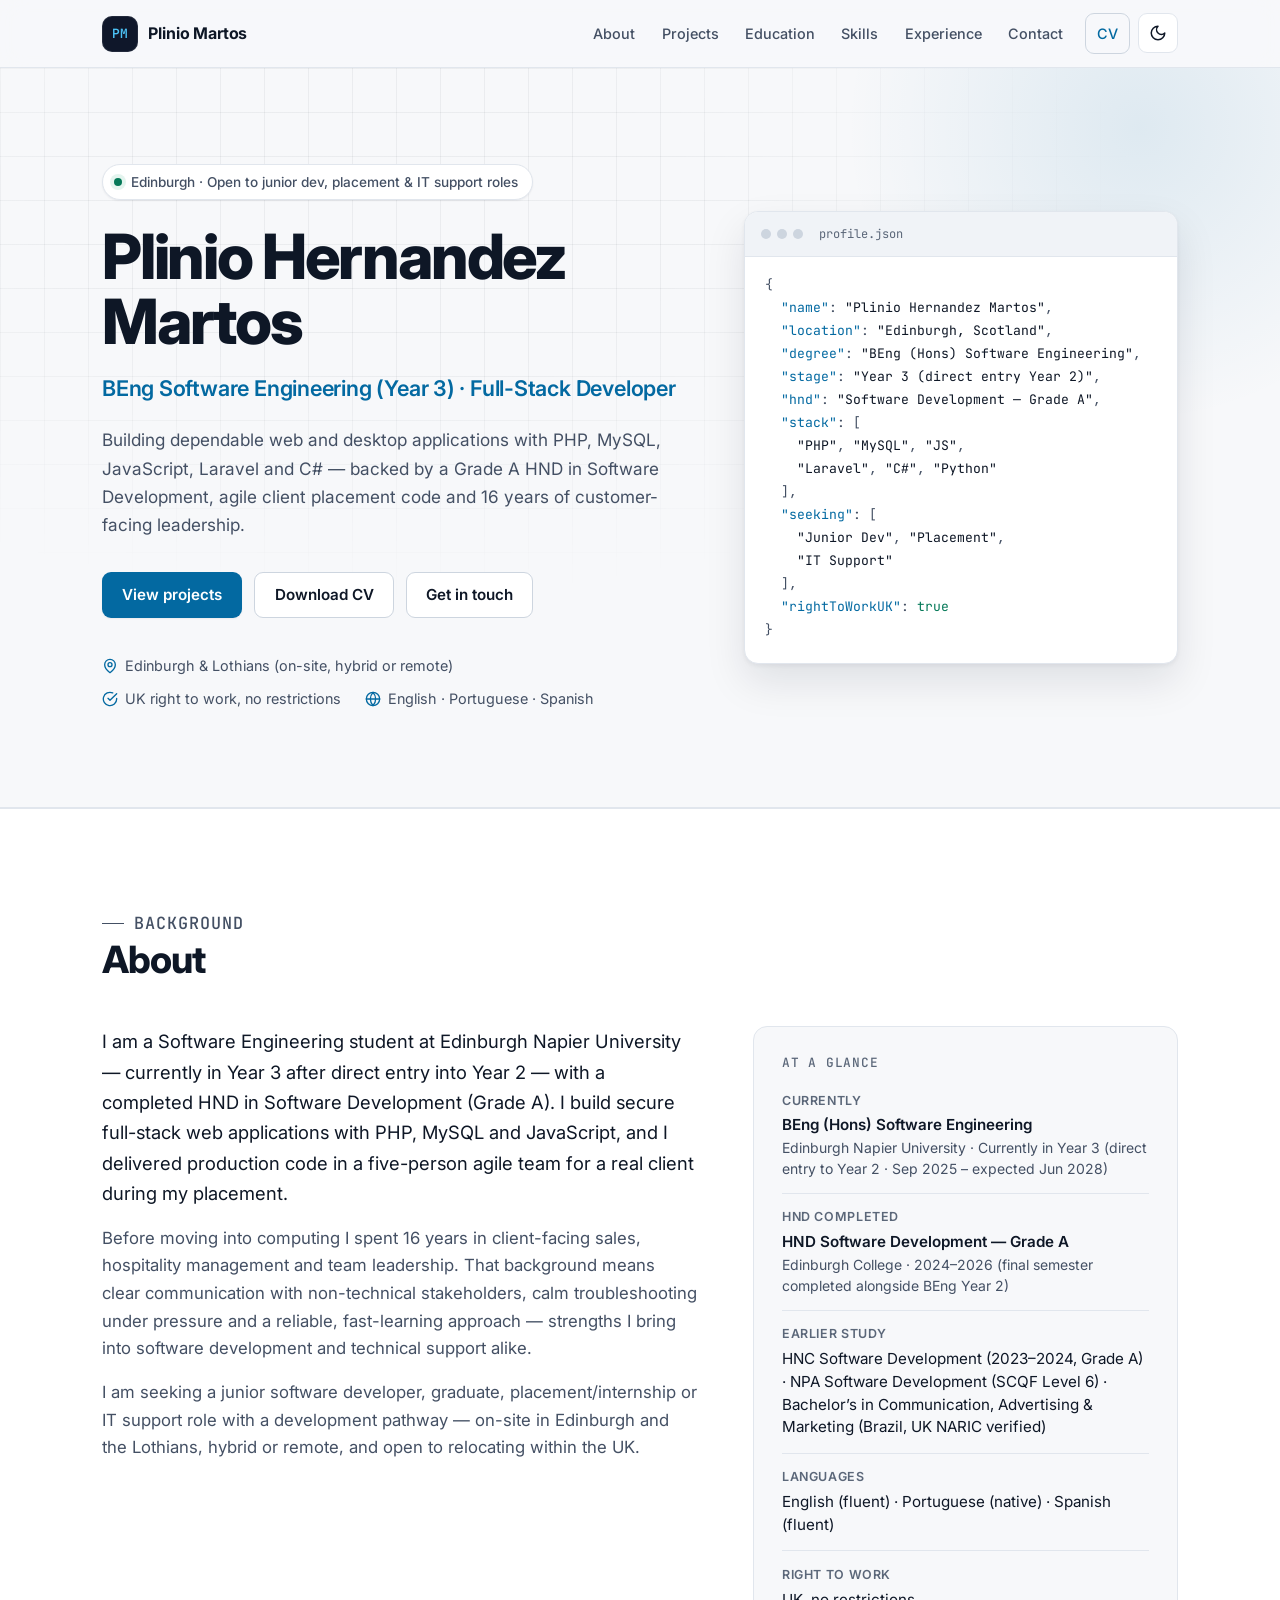
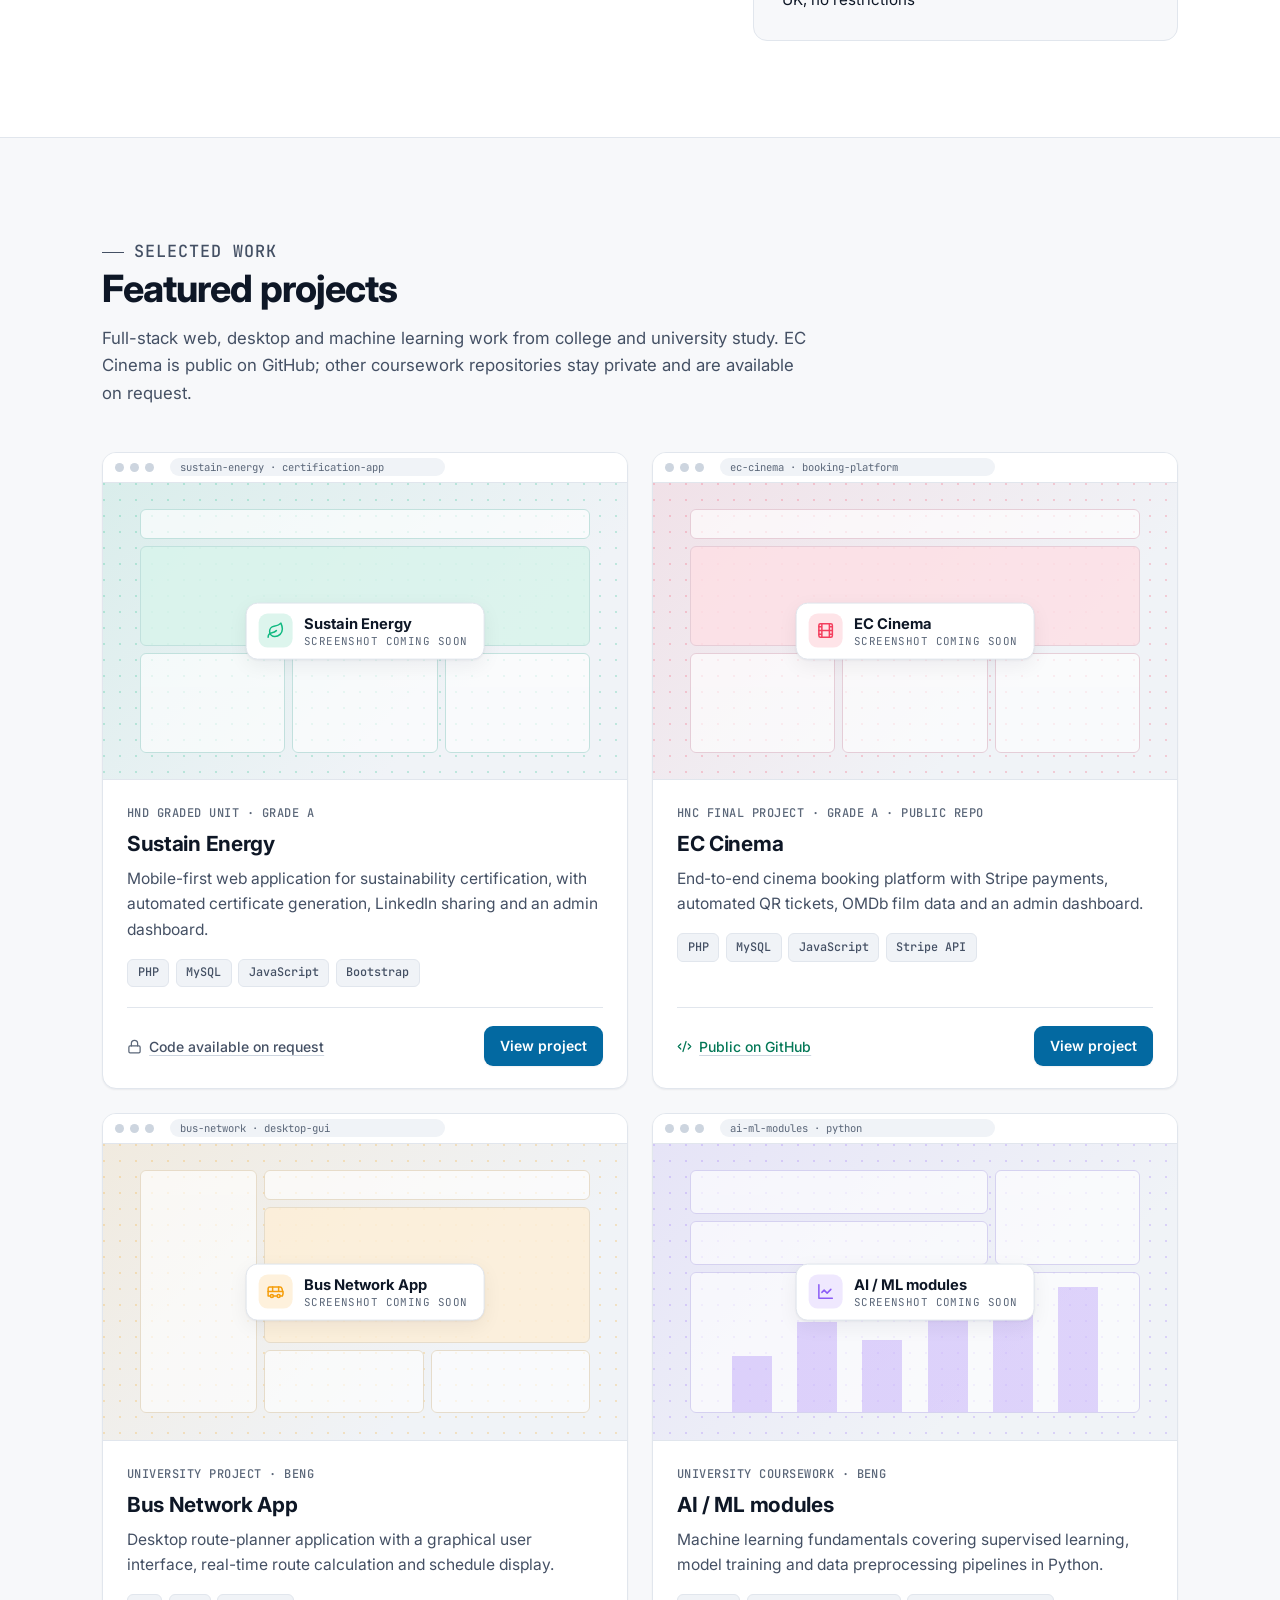
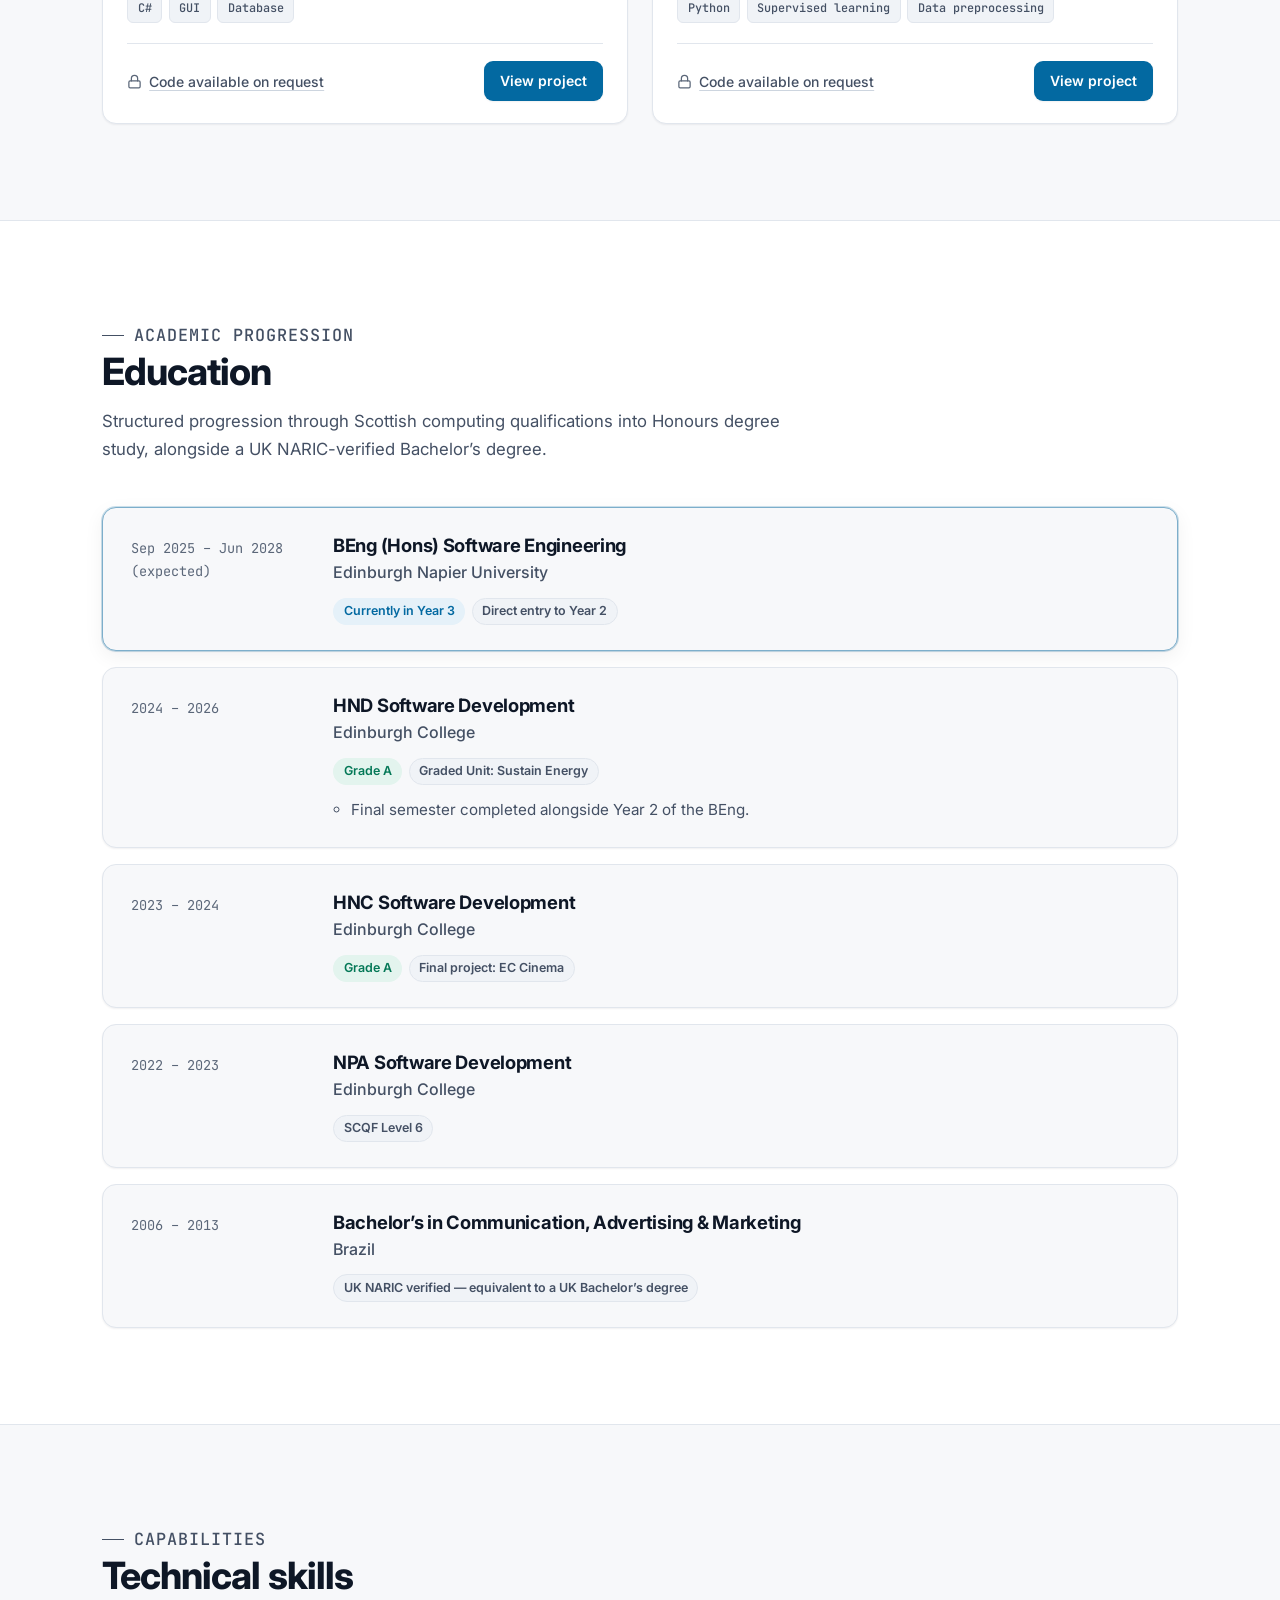
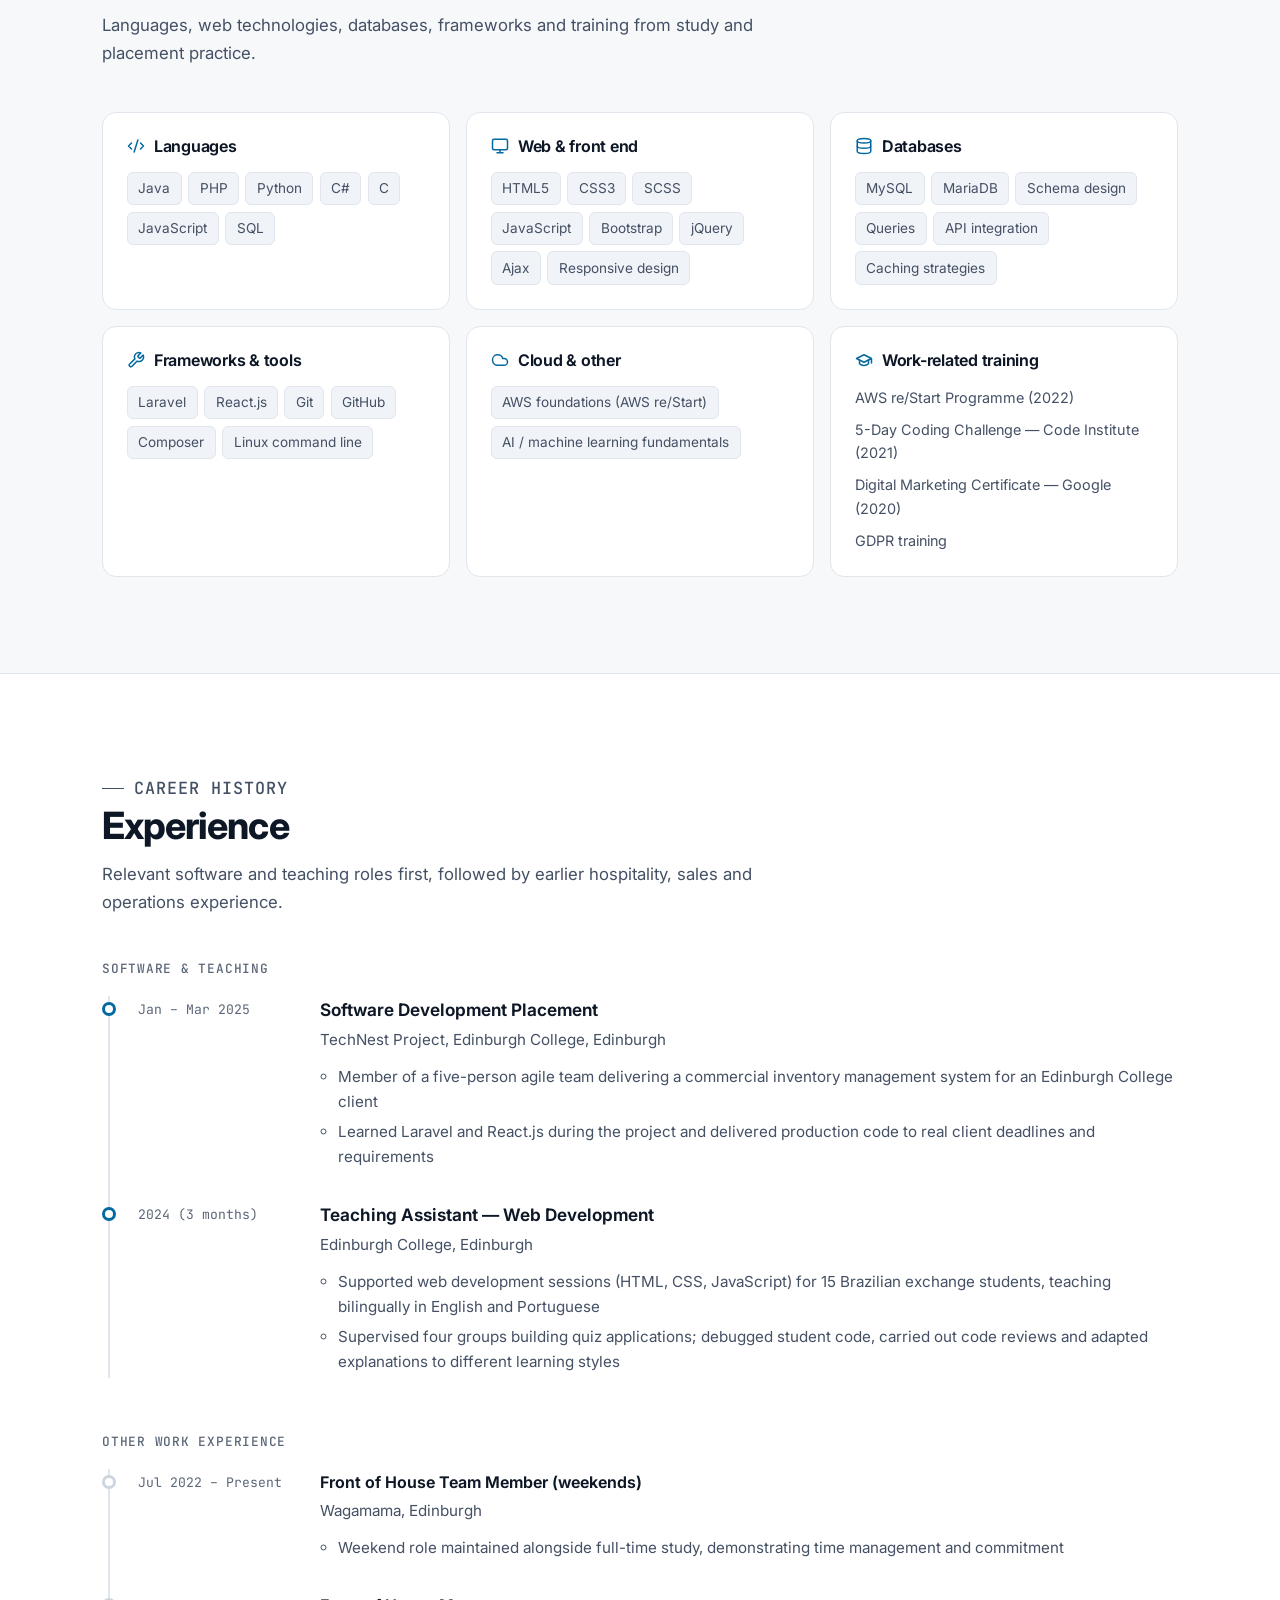
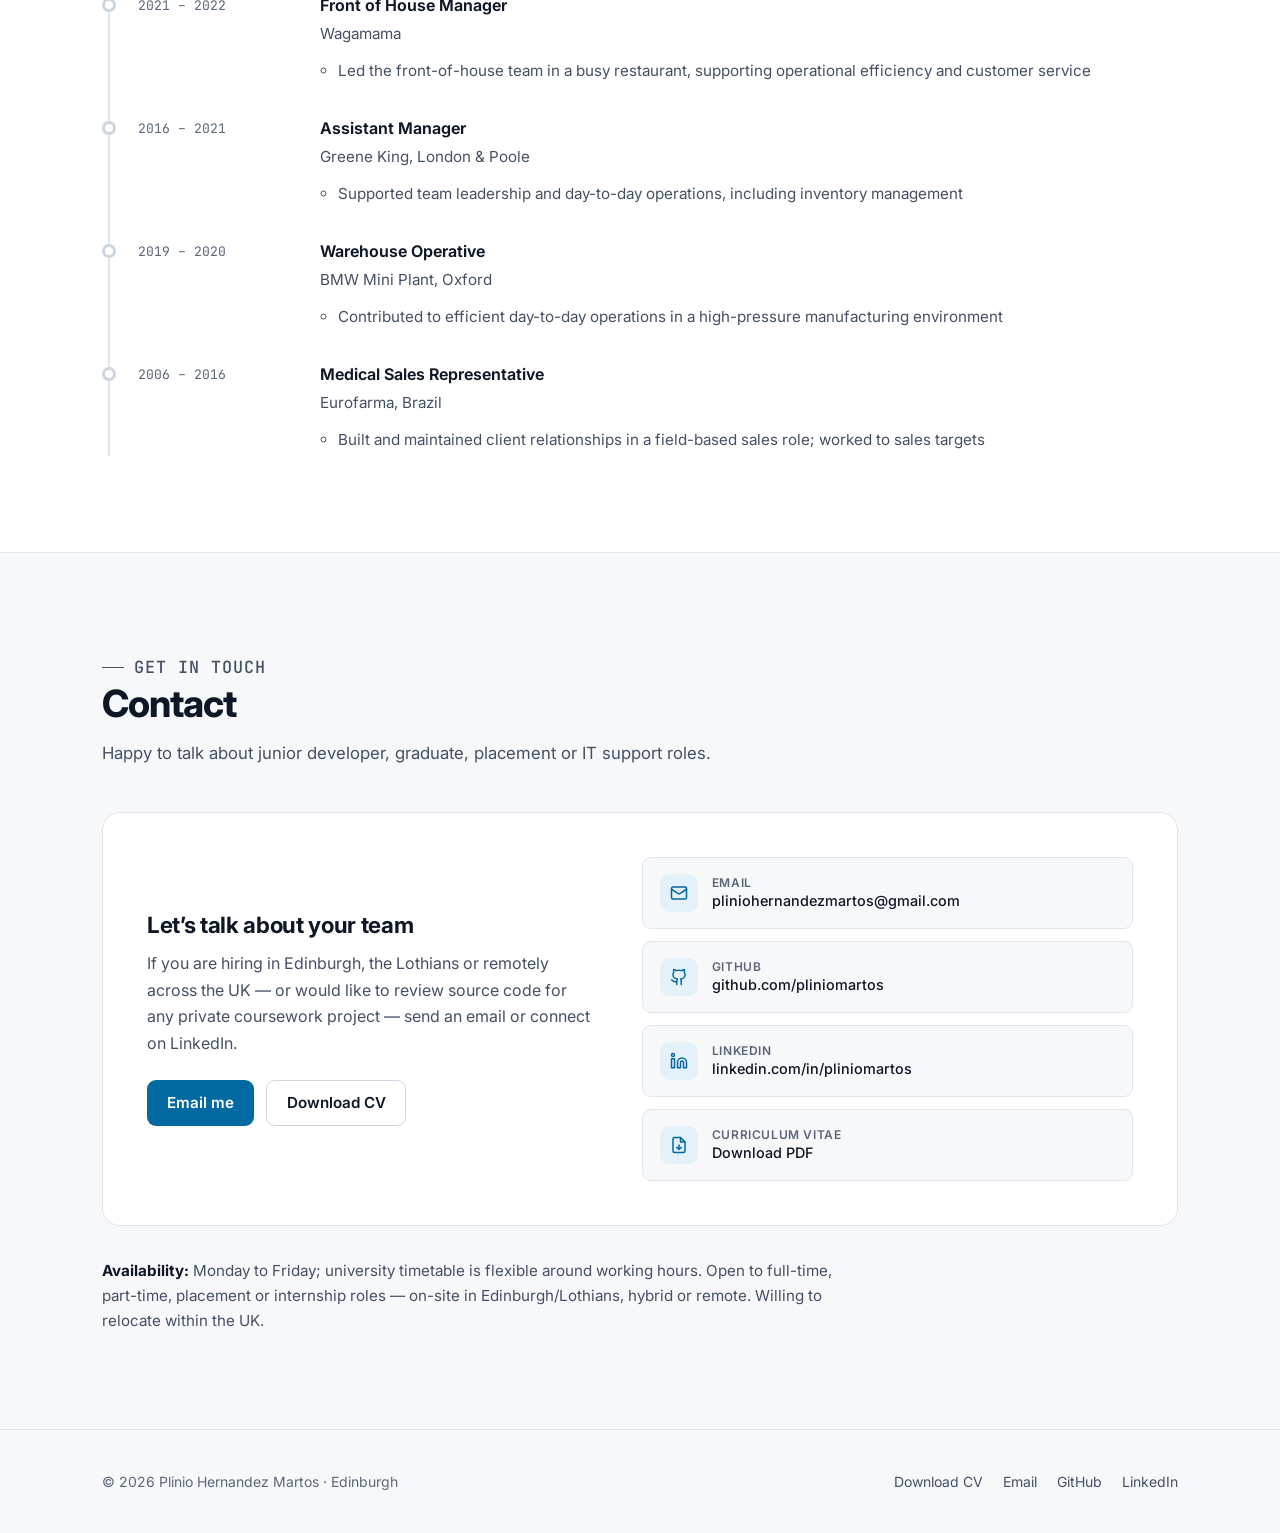
==== index.html @ 2426c2cb "Portfolio website for pliniomartos.dev" ====
<!DOCTYPE html>
<html lang="en-GB">
<head>
  <meta charset="utf-8">
  <meta name="viewport" content="width=device-width, initial-scale=1">
  <title>Plinio Hernandez Martos — Software Engineering Student · Edinburgh</title>
  <meta name="description" content="Portfolio of Plinio Hernandez Martos — BEng Software Engineering student (Year 3) at Edinburgh Napier University and HND Software Development (Grade A) graduate. Open to junior developer, placement and IT support roles in Edinburgh.">
  <meta name="author" content="Plinio Hernandez Martos">
  <meta name="theme-color" media="(prefers-color-scheme: light)" content="#f7f8fa">
  <meta name="theme-color" media="(prefers-color-scheme: dark)" content="#0a0f1a">
  <link rel="canonical" href="https://pliniomartos.dev/">
  <meta property="og:type" content="website">
  <meta property="og:url" content="https://pliniomartos.dev/">
  <meta property="og:title" content="Plinio Hernandez Martos — Software Engineering Student · Edinburgh">
  <meta property="og:description" content="Full-stack projects, agile placement experience and computing qualifications in Edinburgh. Open to junior developer, placement and IT support roles.">
  <meta property="og:locale" content="en_GB">
  <meta name="twitter:card" content="summary">
  <meta name="twitter:title" content="Plinio Hernandez Martos — Software Engineering Student · Edinburgh">
  <meta name="twitter:description" content="Full-stack projects, agile placement experience and computing qualifications in Edinburgh.">
  <link rel="icon" href="assets/favicon.svg" type="image/svg+xml">
  <link rel="preconnect" href="https://fonts.googleapis.com">
  <link rel="preconnect" href="https://fonts.gstatic.com" crossorigin>
  <link href="https://fonts.googleapis.com/css2?family=Inter:wght@400;500;600;700;800&family=JetBrains+Mono:wght@500&display=swap" rel="stylesheet">
  <script>
    (function () {
      document.documentElement.classList.add("js");
      try {
        var t = localStorage.getItem("theme");
        if (t === "light" || t === "dark") {
          document.documentElement.setAttribute("data-theme", t);
        }
      } catch (e) {}
    })();
  </script>
  <link rel="stylesheet" href="css/styles.css">
  <script type="application/ld+json">
    {
      "@context": "https://schema.org",
      "@type": "Person",
      "name": "Plinio Hernandez Martos",
      "url": "https://pliniomartos.dev/",
      "email": "mailto:pliniohernandezmartos@gmail.com",
      "jobTitle": "Software Engineering Student",
      "address": {
        "@type": "PostalAddress",
        "addressLocality": "Edinburgh",
        "addressCountry": "GB"
      },
      "affiliation": {
        "@type": "CollegeOrUniversity",
        "name": "Edinburgh Napier University"
      },
      "alumniOf": {
        "@type": "CollegeOrUniversity",
        "name": "Edinburgh College"
      },
      "sameAs": [
        "https://github.com/pliniomartos",
        "https://linkedin.com/in/pliniomartos"
      ]
    }
  </script>
</head>
<body>
  <a class="skip-link" href="#main">Skip to content</a>

  <header class="site-header">
    <div class="container header-inner">
      <a class="logo" href="index.html" aria-label="Plinio Martos home">
        <span class="logo-mark" aria-hidden="true">PM</span>
        <span>Plinio Martos</span>
      </a>
      <div class="header-actions">
        <nav class="nav" id="site-nav" aria-label="Primary">
          <a href="#about">About</a>
          <a href="#projects">Projects</a>
          <a href="#education">Education</a>
          <a href="#skills">Skills</a>
          <a href="#experience">Experience</a>
          <a href="#contact">Contact</a>
          <a class="nav-cv" href="assets/Plinio_Hernandez_Martos_CV.pdf" download>CV</a>
        </nav>
        <button class="icon-btn theme-toggle" type="button" aria-label="Switch colour theme">
          <svg class="icon-sun" width="18" height="18" viewBox="0 0 24 24" fill="none" stroke="currentColor" stroke-width="2" stroke-linecap="round" stroke-linejoin="round" aria-hidden="true">
            <circle cx="12" cy="12" r="4"/>
            <path d="M12 2v2M12 20v2M4.93 4.93l1.41 1.41M17.66 17.66l1.41 1.41M2 12h2M20 12h2M6.34 17.66l-1.41 1.41M19.07 4.93l-1.41 1.41"/>
          </svg>
          <svg class="icon-moon" width="18" height="18" viewBox="0 0 24 24" fill="none" stroke="currentColor" stroke-width="2" stroke-linecap="round" stroke-linejoin="round" aria-hidden="true">
            <path d="M12 3a6 6 0 0 0 9 9 9 9 0 1 1-9-9Z"/>
          </svg>
        </button>
        <button class="icon-btn nav-toggle" type="button" aria-expanded="false" aria-controls="site-nav" aria-label="Open menu">
          <svg class="icon-open" width="20" height="20" viewBox="0 0 24 24" fill="none" stroke="currentColor" stroke-width="2" stroke-linecap="round" aria-hidden="true">
            <path d="M4 7h16M4 12h16M4 17h16"/>
          </svg>
          <svg class="icon-close" width="20" height="20" viewBox="0 0 24 24" fill="none" stroke="currentColor" stroke-width="2" stroke-linecap="round" aria-hidden="true">
            <path d="M6 6l12 12M18 6l-12 12"/>
          </svg>
        </button>
      </div>
    </div>
  </header>

  <main id="main">
    <section class="hero">
      <div class="container hero-grid">
        <div>
          <p class="status-pill">
            <span class="status-dot" aria-hidden="true"></span>
            Edinburgh · Open to junior dev, placement &amp; IT support roles
          </p>
          <h1>Plinio Hernandez Martos</h1>
          <p class="hero-role">BEng Software Engineering (Year 3) · Full-Stack Developer</p>
          <p class="hero-lead">
            Building dependable web and desktop applications with PHP, MySQL, JavaScript, Laravel and C# —
            backed by a Grade&nbsp;A HND in Software Development, agile client placement code and 16 years of
            customer-facing leadership.
          </p>
          <div class="hero-actions">
            <a class="btn btn-primary" href="#projects">View projects</a>
            <a class="btn btn-secondary" href="assets/Plinio_Hernandez_Martos_CV.pdf" download>Download CV</a>
            <a class="btn btn-secondary" href="#contact">Get in touch</a>
          </div>
          <ul class="hero-facts" aria-label="Key details">
            <li>
              <svg width="16" height="16" viewBox="0 0 24 24" fill="none" stroke="currentColor" stroke-width="2" stroke-linecap="round" stroke-linejoin="round" aria-hidden="true">
                <path d="M20 10c0 6-8 12-8 12s-8-6-8-12a8 8 0 0 1 16 0Z"/>
                <circle cx="12" cy="10" r="3"/>
              </svg>
              Edinburgh &amp; Lothians (on-site, hybrid or remote)
            </li>
            <li>
              <svg width="16" height="16" viewBox="0 0 24 24" fill="none" stroke="currentColor" stroke-width="2" stroke-linecap="round" stroke-linejoin="round" aria-hidden="true">
                <path d="M22 11.08V12a10 10 0 1 1-5.93-9.14"/>
                <path d="m9 11 3 3L22 4"/>
              </svg>
              UK right to work, no restrictions
            </li>
            <li>
              <svg width="16" height="16" viewBox="0 0 24 24" fill="none" stroke="currentColor" stroke-width="2" stroke-linecap="round" stroke-linejoin="round" aria-hidden="true">
                <circle cx="12" cy="12" r="10"/>
                <path d="M2 12h20M12 2a15.3 15.3 0 0 1 4 10 15.3 15.3 0 0 1-4 10 15.3 15.3 0 0 1-4-10 15.3 15.3 0 0 1 4-10Z"/>
              </svg>
              English · Portuguese · Spanish
            </li>
          </ul>
        </div>

        <figure class="profile-card" aria-label="Candidate summary">
          <div class="profile-card-bar" aria-hidden="true">
            <span class="dot"></span>
            <span class="dot"></span>
            <span class="dot"></span>
            <span class="file">profile.json</span>
          </div>
          <pre><code>{
  <span class="k">"name"</span>: <span class="s">"Plinio Hernandez Martos"</span>,
  <span class="k">"location"</span>: <span class="s">"Edinburgh, Scotland"</span>,
  <span class="k">"degree"</span>: <span class="s">"BEng (Hons) Software Engineering"</span>,
  <span class="k">"stage"</span>: <span class="s">"Year 3 (direct entry Year 2)"</span>,
  <span class="k">"hnd"</span>: <span class="s">"Software Development — Grade A"</span>,
  <span class="k">"stack"</span>: [
    <span class="s">"PHP"</span>, <span class="s">"MySQL"</span>, <span class="s">"JS"</span>,
    <span class="s">"Laravel"</span>, <span class="s">"C#"</span>, <span class="s">"Python"</span>
  ],
  <span class="k">"seeking"</span>: [
    <span class="s">"Junior Dev"</span>, <span class="s">"Placement"</span>,
    <span class="s">"IT Support"</span>
  ],
  <span class="k">"rightToWorkUK"</span>: <span class="b">true</span>
}</code></pre>
        </figure>
      </div>
    </section>

    <section class="section section-alt" id="about" aria-labelledby="about-heading">
      <div class="container">
        <div class="section-header">
          <p class="eyebrow">Background</p>
          <h2 id="about-heading">About</h2>
        </div>
        <div class="about-grid">
          <div class="about-text">
            <p>
              I am a Software Engineering student at Edinburgh Napier University — currently in Year&nbsp;3 after
              direct entry into Year&nbsp;2 — with a completed HND in Software Development (Grade&nbsp;A).
              I build secure full-stack web applications with PHP, MySQL and JavaScript, and I delivered
              production code in a five-person agile team for a real client during my placement.
            </p>
            <p>
              Before moving into computing I spent 16 years in client-facing sales, hospitality management and
              team leadership. That background means clear communication with non-technical stakeholders, calm
              troubleshooting under pressure and a reliable, fast-learning approach — strengths I bring into
              software development and technical support alike.
            </p>
            <p>
              I am seeking a junior software developer, graduate, placement/internship or IT support role with
              a development pathway — on-site in Edinburgh and the Lothians, hybrid or remote, and open to
              relocating within the UK.
            </p>
          </div>
          <aside class="about-card" aria-label="At a glance">
            <h3>At a glance</h3>
            <dl>
              <div>
                <dt>Currently</dt>
                <dd>
                  <strong>BEng (Hons) Software Engineering</strong>
                  <span class="sub">Edinburgh Napier University · Currently in Year&nbsp;3 (direct entry to Year&nbsp;2 · Sep&nbsp;2025 – expected Jun&nbsp;2028)</span>
                </dd>
              </div>
              <div>
                <dt>HND Completed</dt>
                <dd>
                  <strong>HND Software Development — Grade&nbsp;A</strong>
                  <span class="sub">Edinburgh College · 2024–2026 (final semester completed alongside BEng Year&nbsp;2)</span>
                </dd>
              </div>
              <div>
                <dt>Earlier study</dt>
                <dd>
                  HNC Software Development (2023–2024, Grade&nbsp;A) · NPA Software Development (SCQF Level&nbsp;6) · Bachelor’s in Communication, Advertising &amp; Marketing (Brazil, UK NARIC verified)
                </dd>
              </div>
              <div>
                <dt>Languages</dt>
                <dd>English (fluent) · Portuguese (native) · Spanish (fluent)</dd>
              </div>
              <div>
                <dt>Right to work</dt>
                <dd>UK, no restrictions</dd>
              </div>
            </dl>
          </aside>
        </div>
      </div>
    </section>

    <section class="section" id="projects" aria-labelledby="projects-heading">
      <div class="container">
        <div class="section-header">
          <p class="eyebrow">Selected work</p>
          <h2 id="projects-heading">Featured projects</h2>
          <p>
            Full-stack web, desktop and machine learning work from college and university study.
            EC Cinema is public on GitHub; other coursework repositories stay private and are available on request.
          </p>
        </div>
        <div class="projects-grid">

          <article class="project-card">
            <div class="shot shot--energy" role="img" aria-label="Sustain Energy web application preview — screenshot coming soon">
              <div class="shot-bar" aria-hidden="true">
                <span class="dot"></span><span class="dot"></span><span class="dot"></span>
                <span class="shot-url">sustain-energy · certification-app</span>
              </div>
              <div class="shot-body" aria-hidden="true">
                <div class="shot-wire"><i></i><i></i><i></i><i></i><i></i></div>
                <div class="shot-label">
                  <span class="shot-icon">
                    <svg width="18" height="18" viewBox="0 0 24 24" fill="none" stroke="currentColor" stroke-width="2" stroke-linecap="round" stroke-linejoin="round">
                      <path d="M11 20A7 7 0 0 1 9.8 6.1C15.5 5 17 4.48 19 2c1 2 2 4.18 2 8 0 5.5-4.78 10-10 10Z"/>
                      <path d="M2 21c0-3 1.85-5.36 5.08-6C9.5 14.52 12 13 13 12"/>
                    </svg>
                  </span>
                  <span class="shot-text">
                    <span class="shot-name">Sustain Energy</span>
                    <span class="shot-note">Screenshot coming soon</span>
                  </span>
                </div>
              </div>
            </div>
            <div class="project-body">
              <p class="project-meta">HND Graded Unit · Grade A</p>
              <h3><a href="projects/sustain-energy.html">Sustain Energy</a></h3>
              <p>Mobile-first web application for sustainability certification, with automated certificate generation, LinkedIn sharing and an admin dashboard.</p>
              <ul class="tags" aria-label="Tech stack">
                <li>PHP</li>
                <li>MySQL</li>
                <li>JavaScript</li>
                <li>Bootstrap</li>
              </ul>
              <div class="project-footer">
                <p class="code-status">
                  <svg width="15" height="15" viewBox="0 0 24 24" fill="none" stroke="currentColor" stroke-width="2" stroke-linecap="round" stroke-linejoin="round" aria-hidden="true">
                    <rect width="18" height="11" x="3" y="11" rx="2" ry="2"/>
                    <path d="M7 11V7a5 5 0 0 1 10 0v4"/>
                  </svg>
                  <a href="mailto:pliniohernandezmartos@gmail.com?subject=Code%20request%3A%20Sustain%20Energy">Code available on request</a>
                </p>
                <a class="btn btn-primary btn-sm" href="projects/sustain-energy.html">View project</a>
              </div>
            </div>
          </article>

          <article class="project-card">
            <div class="shot shot--cinema" role="img" aria-label="EC Cinema booking platform preview — screenshot coming soon">
              <div class="shot-bar" aria-hidden="true">
                <span class="dot"></span><span class="dot"></span><span class="dot"></span>
                <span class="shot-url">ec-cinema · booking-platform</span>
              </div>
              <div class="shot-body" aria-hidden="true">
                <div class="shot-wire"><i></i><i></i><i></i><i></i><i></i></div>
                <div class="shot-label">
                  <span class="shot-icon">
                    <svg width="18" height="18" viewBox="0 0 24 24" fill="none" stroke="currentColor" stroke-width="2" stroke-linecap="round" stroke-linejoin="round">
                      <rect width="18" height="18" x="3" y="3" rx="2"/>
                      <path d="M7 3v18M17 3v18M3 12h18M3 7h4M3 17h4M17 7h4M17 17h4"/>
                    </svg>
                  </span>
                  <span class="shot-text">
                    <span class="shot-name">EC Cinema</span>
                    <span class="shot-note">Screenshot coming soon</span>
                  </span>
                </div>
              </div>
            </div>
            <div class="project-body">
              <p class="project-meta">HNC final project · Grade A · Public repo</p>
              <h3><a href="projects/ec-cinema.html">EC Cinema</a></h3>
              <p>End-to-end cinema booking platform with Stripe payments, automated QR tickets, OMDb film data and an admin dashboard.</p>
              <ul class="tags" aria-label="Tech stack">
                <li>PHP</li>
                <li>MySQL</li>
                <li>JavaScript</li>
                <li>Stripe API</li>
              </ul>
              <div class="project-footer">
                <p class="code-status is-public">
                  <svg width="15" height="15" viewBox="0 0 24 24" fill="none" stroke="currentColor" stroke-width="2" stroke-linecap="round" stroke-linejoin="round" aria-hidden="true">
                    <path d="m18 16 4-4-4-4"/>
                    <path d="m6 8-4 4 4 4"/>
                    <path d="m14.5 4-5 16"/>
                  </svg>
                  <a href="https://github.com/pliniomartos/cinema-hnc" rel="noopener noreferrer" target="_blank">Public on GitHub</a>
                </p>
                <a class="btn btn-primary btn-sm" href="projects/ec-cinema.html">View project</a>
              </div>
            </div>
          </article>

          <article class="project-card">
            <div class="shot shot--bus" role="img" aria-label="Bus Network App desktop interface preview — screenshot coming soon">
              <div class="shot-bar" aria-hidden="true">
                <span class="dot"></span><span class="dot"></span><span class="dot"></span>
                <span class="shot-url">bus-network · desktop-gui</span>
              </div>
              <div class="shot-body" aria-hidden="true">
                <div class="shot-wire shot-wire--desktop"><i></i><i></i><i></i><i></i><i></i></div>
                <div class="shot-label">
                  <span class="shot-icon">
                    <svg width="18" height="18" viewBox="0 0 24 24" fill="none" stroke="currentColor" stroke-width="2" stroke-linecap="round" stroke-linejoin="round">
                      <path d="M8 6v6M16 6v6M2 12h19.6"/>
                      <path d="M18 18h3s.5-1.7.8-2.8c.1-.4.2-.8.2-1.2 0-.4-.1-.8-.2-1.2l-1.4-5C20.1 6.8 19.1 6 18 6H4a2 2 0 0 0-2 2v10h3"/>
                      <circle cx="7" cy="18" r="2"/>
                      <path d="M9 18h5"/>
                      <circle cx="16" cy="18" r="2"/>
                    </svg>
                  </span>
                  <span class="shot-text">
                    <span class="shot-name">Bus Network App</span>
                    <span class="shot-note">Screenshot coming soon</span>
                  </span>
                </div>
              </div>
            </div>
            <div class="project-body">
              <p class="project-meta">University project · BEng</p>
              <h3><a href="projects/bus-network.html">Bus Network App</a></h3>
              <p>Desktop route-planner application with a graphical user interface, real-time route calculation and schedule display.</p>
              <ul class="tags" aria-label="Tech stack">
                <li>C#</li>
                <li>GUI</li>
                <li>Database</li>
              </ul>
              <div class="project-footer">
                <p class="code-status">
                  <svg width="15" height="15" viewBox="0 0 24 24" fill="none" stroke="currentColor" stroke-width="2" stroke-linecap="round" stroke-linejoin="round" aria-hidden="true">
                    <rect width="18" height="11" x="3" y="11" rx="2" ry="2"/>
                    <path d="M7 11V7a5 5 0 0 1 10 0v4"/>
                  </svg>
                  <a href="mailto:pliniohernandezmartos@gmail.com?subject=Code%20request%3A%20Bus%20Network%20App">Code available on request</a>
                </p>
                <a class="btn btn-primary btn-sm" href="projects/bus-network.html">View project</a>
              </div>
            </div>
          </article>

          <article class="project-card">
            <div class="shot shot--ml" role="img" aria-label="AI and ML modules Python workflow preview — screenshot coming soon">
              <div class="shot-bar" aria-hidden="true">
                <span class="dot"></span><span class="dot"></span><span class="dot"></span>
                <span class="shot-url">ai-ml-modules · python</span>
              </div>
              <div class="shot-body" aria-hidden="true">
                <div class="shot-wire shot-wire--notebook"><i></i><i></i><i></i><i></i><i></i></div>
                <div class="shot-label">
                  <span class="shot-icon">
                    <svg width="18" height="18" viewBox="0 0 24 24" fill="none" stroke="currentColor" stroke-width="2" stroke-linecap="round" stroke-linejoin="round">
                      <path d="M3 3v18h18"/>
                      <path d="m19 9-5 5-4-4-3 3"/>
                    </svg>
                  </span>
                  <span class="shot-text">
                    <span class="shot-name">AI / ML modules</span>
                    <span class="shot-note">Screenshot coming soon</span>
                  </span>
                </div>
              </div>
            </div>
            <div class="project-body">
              <p class="project-meta">University coursework · BEng</p>
              <h3><a href="projects/ai-ml-modules.html">AI / ML modules</a></h3>
              <p>Machine learning fundamentals covering supervised learning, model training and data preprocessing pipelines in Python.</p>
              <ul class="tags" aria-label="Tech stack">
                <li>Python</li>
                <li>Supervised learning</li>
                <li>Data preprocessing</li>
              </ul>
              <div class="project-footer">
                <p class="code-status">
                  <svg width="15" height="15" viewBox="0 0 24 24" fill="none" stroke="currentColor" stroke-width="2" stroke-linecap="round" stroke-linejoin="round" aria-hidden="true">
                    <rect width="18" height="11" x="3" y="11" rx="2" ry="2"/>
                    <path d="M7 11V7a5 5 0 0 1 10 0v4"/>
                  </svg>
                  <a href="mailto:pliniohernandezmartos@gmail.com?subject=Code%20request%3A%20AI%2FML%20modules">Code available on request</a>
                </p>
                <a class="btn btn-primary btn-sm" href="projects/ai-ml-modules.html">View project</a>
              </div>
            </div>
          </article>

        </div>
      </div>
    </section>

    <section class="section section-alt" id="education" aria-labelledby="education-heading">
      <div class="container">
        <div class="section-header">
          <p class="eyebrow">Academic progression</p>
          <h2 id="education-heading">Education</h2>
          <p>
            Structured progression through Scottish computing qualifications into Honours degree study,
            alongside a UK NARIC-verified Bachelor’s degree.
          </p>
        </div>

        <ol class="edu-list">
          <li class="edu-item is-current">
            <p class="edu-dates">Sep 2025 – Jun 2028 (expected)</p>
            <div class="edu-body">
              <h3>BEng (Hons) Software Engineering</h3>
              <p class="edu-inst">Edinburgh Napier University</p>
              <ul class="badges">
                <li class="badge badge-accent">Currently in Year 3</li>
                <li class="badge">Direct entry to Year 2</li>
              </ul>
            </div>
          </li>

          <li class="edu-item">
            <p class="edu-dates">2024 – 2026</p>
            <div class="edu-body">
              <h3>HND Software Development</h3>
              <p class="edu-inst">Edinburgh College</p>
              <ul class="badges">
                <li class="badge badge-success">Grade A</li>
                <li class="badge">Graded Unit: Sustain Energy</li>
              </ul>
              <ul class="edu-notes">
                <li>Final semester completed alongside Year&nbsp;2 of the BEng.</li>
              </ul>
            </div>
          </li>

          <li class="edu-item">
            <p class="edu-dates">2023 – 2024</p>
            <div class="edu-body">
              <h3>HNC Software Development</h3>
              <p class="edu-inst">Edinburgh College</p>
              <ul class="badges">
                <li class="badge badge-success">Grade A</li>
                <li class="badge">Final project: EC Cinema</li>
              </ul>
            </div>
          </li>

          <li class="edu-item">
            <p class="edu-dates">2022 – 2023</p>
            <div class="edu-body">
              <h3>NPA Software Development</h3>
              <p class="edu-inst">Edinburgh College</p>
              <ul class="badges">
                <li class="badge">SCQF Level 6</li>
              </ul>
            </div>
          </li>

          <li class="edu-item">
            <p class="edu-dates">2006 – 2013</p>
            <div class="edu-body">
              <h3>Bachelor’s in Communication, Advertising &amp; Marketing</h3>
              <p class="edu-inst">Brazil</p>
              <ul class="badges">
                <li class="badge">UK NARIC verified — equivalent to a UK Bachelor’s degree</li>
              </ul>
            </div>
          </li>
        </ol>
      </div>
    </section>

    <section class="section" id="skills" aria-labelledby="skills-heading">
      <div class="container">
        <div class="section-header">
          <p class="eyebrow">Capabilities</p>
          <h2 id="skills-heading">Technical skills</h2>
          <p>Languages, web technologies, databases, frameworks and training from study and placement practice.</p>
        </div>
        <div class="skills-grid">
          <div class="skill-group">
            <h3>
              <svg width="18" height="18" viewBox="0 0 24 24" fill="none" stroke="currentColor" stroke-width="2" stroke-linecap="round" stroke-linejoin="round" aria-hidden="true">
                <path d="m18 16 4-4-4-4M6 8l-4 4 4 4M14.5 4l-5 16"/>
              </svg>
              Languages
            </h3>
            <ul>
              <li>Java</li>
              <li>PHP</li>
              <li>Python</li>
              <li>C#</li>
              <li>C</li>
              <li>JavaScript</li>
              <li>SQL</li>
            </ul>
          </div>

          <div class="skill-group">
            <h3>
              <svg width="18" height="18" viewBox="0 0 24 24" fill="none" stroke="currentColor" stroke-width="2" stroke-linecap="round" stroke-linejoin="round" aria-hidden="true">
                <rect width="20" height="14" x="2" y="3" rx="2"/>
                <path d="M8 21h8M12 17v4"/>
              </svg>
              Web &amp; front end
            </h3>
            <ul>
              <li>HTML5</li>
              <li>CSS3</li>
              <li>SCSS</li>
              <li>JavaScript</li>
              <li>Bootstrap</li>
              <li>jQuery</li>
              <li>Ajax</li>
              <li>Responsive design</li>
            </ul>
          </div>

          <div class="skill-group">
            <h3>
              <svg width="18" height="18" viewBox="0 0 24 24" fill="none" stroke="currentColor" stroke-width="2" stroke-linecap="round" stroke-linejoin="round" aria-hidden="true">
                <ellipse cx="12" cy="5" rx="9" ry="3"/>
                <path d="M3 5v14a9 3 0 0 0 18 0V5"/>
                <path d="M3 12a9 3 0 0 0 18 0"/>
              </svg>
              Databases
            </h3>
            <ul>
              <li>MySQL</li>
              <li>MariaDB</li>
              <li>Schema design</li>
              <li>Queries</li>
              <li>API integration</li>
              <li>Caching strategies</li>
            </ul>
          </div>

          <div class="skill-group">
            <h3>
              <svg width="18" height="18" viewBox="0 0 24 24" fill="none" stroke="currentColor" stroke-width="2" stroke-linecap="round" stroke-linejoin="round" aria-hidden="true">
                <path d="M14.7 6.3a1 1 0 0 0 0 1.4l1.6 1.6a1 1 0 0 0 1.4 0l3.77-3.77a6 6 0 0 1-7.94 7.94l-6.91 6.91a2.12 2.12 0 0 1-3-3l6.91-6.91a6 6 0 0 1 7.94-7.94l-3.76 3.76Z"/>
              </svg>
              Frameworks &amp; tools
            </h3>
            <ul>
              <li>Laravel</li>
              <li>React.js</li>
              <li>Git</li>
              <li>GitHub</li>
              <li>Composer</li>
              <li>Linux command line</li>
            </ul>
          </div>

          <div class="skill-group">
            <h3>
              <svg width="18" height="18" viewBox="0 0 24 24" fill="none" stroke="currentColor" stroke-width="2" stroke-linecap="round" stroke-linejoin="round" aria-hidden="true">
                <path d="M17.5 19H9a7 7 0 1 1 6.71-9h1.79a4.5 4.5 0 1 1 0 9Z"/>
              </svg>
              Cloud &amp; other
            </h3>
            <ul>
              <li>AWS foundations (AWS re/Start)</li>
              <li>AI / machine learning fundamentals</li>
            </ul>
          </div>

          <div class="skill-group is-list">
            <h3>
              <svg width="18" height="18" viewBox="0 0 24 24" fill="none" stroke="currentColor" stroke-width="2" stroke-linecap="round" stroke-linejoin="round" aria-hidden="true">
                <path d="M22 10v6M2 10l10-5 10 5-10 5z"/>
                <path d="M6 12v5c3 3 9 3 12 0v-5"/>
              </svg>
              Work-related training
            </h3>
            <ul>
              <li>AWS re/Start Programme (2022)</li>
              <li>5-Day Coding Challenge — Code Institute (2021)</li>
              <li>Digital Marketing Certificate — Google (2020)</li>
              <li>GDPR training</li>
            </ul>
          </div>
        </div>
      </div>
    </section>

    <section class="section section-alt" id="experience" aria-labelledby="experience-heading">
      <div class="container">
        <div class="section-header">
          <p class="eyebrow">Career history</p>
          <h2 id="experience-heading">Experience</h2>
          <p>Relevant software and teaching roles first, followed by earlier hospitality, sales and operations experience.</p>
        </div>

        <h3 class="timeline-heading">Software &amp; teaching</h3>
        <ol class="timeline">
          <li class="timeline-item">
            <p class="timeline-dates">Jan – Mar 2025</p>
            <p class="timeline-role">Software Development Placement</p>
            <p class="timeline-org">TechNest Project, Edinburgh College, Edinburgh</p>
            <ul>
              <li>Member of a five-person agile team delivering a commercial inventory management system for an Edinburgh College client</li>
              <li>Learned Laravel and React.js during the project and delivered production code to real client deadlines and requirements</li>
            </ul>
          </li>
          <li class="timeline-item">
            <p class="timeline-dates">2024 (3 months)</p>
            <p class="timeline-role">Teaching Assistant — Web Development</p>
            <p class="timeline-org">Edinburgh College, Edinburgh</p>
            <ul>
              <li>Supported web development sessions (HTML, CSS, JavaScript) for 15 Brazilian exchange students, teaching bilingually in English and Portuguese</li>
              <li>Supervised four groups building quiz applications; debugged student code, carried out code reviews and adapted explanations to different learning styles</li>
            </ul>
          </li>
        </ol>

        <h3 class="timeline-heading is-spaced">Other work experience</h3>
        <ol class="timeline is-other">
          <li class="timeline-item">
            <p class="timeline-dates">Jul 2022 – Present</p>
            <p class="timeline-role">Front of House Team Member (weekends)</p>
            <p class="timeline-org">Wagamama, Edinburgh</p>
            <ul>
              <li>Weekend role maintained alongside full-time study, demonstrating time management and commitment</li>
            </ul>
          </li>
          <li class="timeline-item">
            <p class="timeline-dates">2021 – 2022</p>
            <p class="timeline-role">Front of House Manager</p>
            <p class="timeline-org">Wagamama</p>
            <ul>
              <li>Led the front-of-house team in a busy restaurant, supporting operational efficiency and customer service</li>
            </ul>
          </li>
          <li class="timeline-item">
            <p class="timeline-dates">2016 – 2021</p>
            <p class="timeline-role">Assistant Manager</p>
            <p class="timeline-org">Greene King, London &amp; Poole</p>
            <ul>
              <li>Supported team leadership and day-to-day operations, including inventory management</li>
            </ul>
          </li>
          <li class="timeline-item">
            <p class="timeline-dates">2019 – 2020</p>
            <p class="timeline-role">Warehouse Operative</p>
            <p class="timeline-org">BMW Mini Plant, Oxford</p>
            <ul>
              <li>Contributed to efficient day-to-day operations in a high-pressure manufacturing environment</li>
            </ul>
          </li>
          <li class="timeline-item">
            <p class="timeline-dates">2006 – 2016</p>
            <p class="timeline-role">Medical Sales Representative</p>
            <p class="timeline-org">Eurofarma, Brazil</p>
            <ul>
              <li>Built and maintained client relationships in a field-based sales role; worked to sales targets</li>
            </ul>
          </li>
        </ol>
      </div>
    </section>

    <section class="section" id="contact" aria-labelledby="contact-heading">
      <div class="container">
        <div class="section-header">
          <p class="eyebrow">Get in touch</p>
          <h2 id="contact-heading">Contact</h2>
          <p>Happy to talk about junior developer, graduate, placement or IT support roles.</p>
        </div>

        <div class="contact-panel">
          <div class="contact-intro">
            <h3>Let’s talk about your team</h3>
            <p>
              If you are hiring in Edinburgh, the Lothians or remotely across the UK — or would like to
              review source code for any private coursework project — send an email or connect on LinkedIn.
            </p>
            <div class="hero-actions">
              <a class="btn btn-primary" href="mailto:pliniohernandezmartos@gmail.com">Email me</a>
              <a class="btn btn-secondary" href="assets/Plinio_Hernandez_Martos_CV.pdf" download>Download CV</a>
            </div>
          </div>

          <div class="contact-grid">
            <a class="contact-card" href="mailto:pliniohernandezmartos@gmail.com">
              <span class="icon" aria-hidden="true">
                <svg width="18" height="18" viewBox="0 0 24 24" fill="none" stroke="currentColor" stroke-width="2" stroke-linecap="round" stroke-linejoin="round">
                  <rect width="20" height="16" x="2" y="4" rx="2"/>
                  <path d="m22 7-8.97 5.7a1.94 1.94 0 0 1-2.06 0L2 7"/>
                </svg>
              </span>
              <span class="text">
                <span class="label">Email</span>
                <span class="value">pliniohernandezmartos@<wbr>gmail.com</span>
              </span>
            </a>

            <a class="contact-card" href="https://github.com/pliniomartos" rel="noopener noreferrer" target="_blank">
              <span class="icon" aria-hidden="true">
                <svg width="18" height="18" viewBox="0 0 24 24" fill="none" stroke="currentColor" stroke-width="2" stroke-linecap="round" stroke-linejoin="round">
                  <path d="M15 22v-4a4.8 4.8 0 0 0-1-3.5c3 0 6-2 6-5.5.08-1.25-.27-2.48-1-3.5.28-1.15.28-2.35 0-3.5 0 0-1 0-3 1.5-2.64-.5-5.36-.5-8 0C6 2 5 2 5 2c-.3 1.15-.3 2.35 0 3.5A5.403 5.403 0 0 0 4 9c0 3.5 3 5.5 6 5.5-.39.49-.68 1.05-.85 1.65-.17.6-.22 1.23-.15 1.85v4"/>
                  <path d="M9 18c-4.51 2-5-2-7-2"/>
                </svg>
              </span>
              <span class="text">
                <span class="label">GitHub</span>
                <span class="value">github.com/<wbr>pliniomartos</span>
              </span>
            </a>

            <a class="contact-card" href="https://linkedin.com/in/pliniomartos" rel="noopener noreferrer" target="_blank">
              <span class="icon" aria-hidden="true">
                <svg width="18" height="18" viewBox="0 0 24 24" fill="none" stroke="currentColor" stroke-width="2" stroke-linecap="round" stroke-linejoin="round">
                  <path d="M16 8a6 6 0 0 1 6 6v7h-4v-7a2 2 0 0 0-2-2 2 2 0 0 0-2 2v7h-4v-7a6 6 0 0 1 6-6z"/>
                  <rect width="4" height="12" x="2" y="9"/>
                  <circle cx="4" cy="4" r="2"/>
                </svg>
              </span>
              <span class="text">
                <span class="label">LinkedIn</span>
                <span class="value">linkedin.com/in/<wbr>pliniomartos</span>
              </span>
            </a>

            <a class="contact-card" href="assets/Plinio_Hernandez_Martos_CV.pdf" download>
              <span class="icon" aria-hidden="true">
                <svg width="18" height="18" viewBox="0 0 24 24" fill="none" stroke="currentColor" stroke-width="2" stroke-linecap="round" stroke-linejoin="round">
                  <path d="M14 2H6a2 2 0 0 0-2 2v16a2 2 0 0 0 2 2h12a2 2 0 0 0 2-2V8z"/>
                  <path d="M14 2v6h6M12 18v-6M9 15l3 3 3-3"/>
                </svg>
              </span>
              <span class="text">
                <span class="label">Curriculum Vitae</span>
                <span class="value">Download PDF</span>
              </span>
            </a>
          </div>
        </div>

        <p class="availability">
          <strong>Availability:</strong> Monday to Friday; university timetable is flexible around working hours.
          Open to full-time, part-time, placement or internship roles — on-site in Edinburgh/Lothians, hybrid or remote.
          Willing to relocate within the UK.
        </p>
      </div>
    </section>
  </main>

  <footer class="site-footer">
    <div class="container footer-inner">
      <p>© <span id="year">2026</span> Plinio Hernandez Martos · Edinburgh</p>
      <div class="footer-links">
        <a href="assets/Plinio_Hernandez_Martos_CV.pdf" download>Download CV</a>
        <a href="mailto:pliniohernandezmartos@gmail.com">Email</a>
        <a href="https://github.com/pliniomartos" rel="noopener noreferrer" target="_blank">GitHub</a>
        <a href="https://linkedin.com/in/pliniomartos" rel="noopener noreferrer" target="_blank">LinkedIn</a>
      </div>
    </div>
  </footer>

  <script src="js/main.js"></script>
</body>
</html>
---- css/styles.css ----
/* ==========================================================================
   Plinio Hernandez Martos — Portfolio
   Plain CSS, no build step. Light/dark themes (system default + manual toggle).
   ========================================================================== */

/* ---------- Design tokens ---------- */
:root {
  color-scheme: light;
  --bg: #f7f8fa;
  --surface: #ffffff;
  --surface-2: #f0f3f7;
  --text: #0e1726;
  --text-muted: #445064;
  --text-subtle: #5b6779;
  --border: #e1e6ed;
  --border-strong: #cdd5df;
  --accent: #0369a1;
  --accent-strong: #075985;
  --accent-soft: #e5f1f9;
  --accent-ink: #ffffff;
  --success: #047857;
  --success-soft: #e3f4ee;
  --grid-line: rgba(14, 23, 38, 0.05);
  --glow: rgba(3, 105, 161, 0.10);

  --radius: 14px;
  --radius-sm: 9px;
  --radius-pill: 999px;
  --shadow-sm: 0 1px 2px rgba(14, 23, 38, 0.06);
  --shadow: 0 1px 2px rgba(14, 23, 38, 0.05), 0 6px 20px rgba(14, 23, 38, 0.06);
  --shadow-lg: 0 2px 4px rgba(14, 23, 38, 0.05), 0 18px 40px rgba(14, 23, 38, 0.10);

  --font: "Inter", system-ui, -apple-system, "Segoe UI", Roboto, "Helvetica Neue", Arial, sans-serif;
  --mono: "JetBrains Mono", ui-monospace, "SF Mono", "Cascadia Mono", Menlo, Consolas, monospace;
  --max: 1140px;
  --header-h: 68px;
}

:root[data-theme="dark"] {
  color-scheme: dark;
  --bg: #0a0f1a;
  --surface: #111827;
  --surface-2: #162033;
  --text: #e8edf5;
  --text-muted: #a9b6c9;
  --text-subtle: #8e9db3;
  --border: #1f2a3d;
  --border-strong: #2d3b53;
  --accent: #4cc2f5;
  --accent-strong: #8dd8fa;
  --accent-soft: rgba(76, 194, 245, 0.12);
  --accent-ink: #04111d;
  --success: #3fd3a0;
  --success-soft: rgba(63, 211, 160, 0.12);
  --grid-line: rgba(232, 237, 245, 0.045);
  --glow: rgba(76, 194, 245, 0.10);
  --shadow-sm: 0 1px 2px rgba(0, 0, 0, 0.3);
  --shadow: 0 1px 2px rgba(0, 0, 0, 0.3), 0 6px 20px rgba(0, 0, 0, 0.25);
  --shadow-lg: 0 2px 4px rgba(0, 0, 0, 0.3), 0 18px 40px rgba(0, 0, 0, 0.4);
}

@media (prefers-color-scheme: dark) {
  :root:not([data-theme="light"]) {
    color-scheme: dark;
    --bg: #0a0f1a;
    --surface: #111827;
    --surface-2: #162033;
    --text: #e8edf5;
    --text-muted: #a9b6c9;
    --text-subtle: #8e9db3;
    --border: #1f2a3d;
    --border-strong: #2d3b53;
    --accent: #4cc2f5;
    --accent-strong: #8dd8fa;
    --accent-soft: rgba(76, 194, 245, 0.12);
    --accent-ink: #04111d;
    --success: #3fd3a0;
    --success-soft: rgba(63, 211, 160, 0.12);
    --grid-line: rgba(232, 237, 245, 0.045);
    --glow: rgba(76, 194, 245, 0.10);
    --shadow-sm: 0 1px 2px rgba(0, 0, 0, 0.3);
    --shadow: 0 1px 2px rgba(0, 0, 0, 0.3), 0 6px 20px rgba(0, 0, 0, 0.25);
    --shadow-lg: 0 2px 4px rgba(0, 0, 0, 0.3), 0 18px 40px rgba(0, 0, 0, 0.4);
  }
}

/* ---------- Base ---------- */
*,
*::before,
*::after {
  box-sizing: border-box;
}

html {
  scroll-behavior: smooth;
  scroll-padding-top: calc(var(--header-h) + 12px);
  -webkit-text-size-adjust: 100%;
  text-size-adjust: 100%;
}

@media (prefers-reduced-motion: reduce) {
  html {
    scroll-behavior: auto;
  }
  *,
  *::before,
  *::after {
    animation-duration: 0.01ms !important;
    animation-iteration-count: 1 !important;
    transition-duration: 0.01ms !important;
  }
}

body {
  margin: 0;
  font-family: var(--font);
  font-size: 1rem;
  line-height: 1.65;
  color: var(--text);
  background: var(--bg);
  -webkit-font-smoothing: antialiased;
  -moz-osx-font-smoothing: grayscale;
  text-rendering: optimizeLegibility;
}

h1,
h2,
h3,
h4 {
  line-height: 1.2;
  letter-spacing: -0.015em;
  margin: 0;
  text-wrap: balance;
}

p {
  margin: 0 0 1rem;
}

img {
  max-width: 100%;
  height: auto;
  display: block;
}

svg {
  flex-shrink: 0;
}

a {
  color: var(--accent);
  text-decoration-thickness: 1px;
  text-underline-offset: 3px;
}

a:hover {
  color: var(--accent-strong);
}

:focus-visible {
  outline: 3px solid var(--accent);
  outline-offset: 3px;
  border-radius: 4px;
}

::selection {
  background: var(--accent);
  color: var(--accent-ink);
}

code {
  font-family: var(--mono);
  font-size: 0.875em;
  background: var(--surface-2);
  border: 1px solid var(--border);
  border-radius: 5px;
  padding: 0.05em 0.35em;
}

.container {
  width: 100%;
  max-width: var(--max);
  margin: 0 auto;
  padding: 0 1.25rem;
}

@media (min-width: 768px) {
  .container {
    padding: 0 2rem;
  }
}

.sr-only {
  position: absolute;
  width: 1px;
  height: 1px;
  padding: 0;
  margin: -1px;
  overflow: hidden;
  clip: rect(0, 0, 0, 0);
  white-space: nowrap;
  border: 0;
}

.skip-link {
  position: absolute;
  left: 1rem;
  top: -100px;
  z-index: 200;
  padding: 0.65rem 1rem;
  background: var(--accent);
  color: var(--accent-ink);
  font-weight: 600;
  border-radius: var(--radius-sm);
  text-decoration: none;
}

.skip-link:focus {
  top: 0.75rem;
  color: var(--accent-ink);
}

/* ---------- Header & navigation ---------- */
.site-header {
  position: sticky;
  top: 0;
  z-index: 100;
  height: var(--header-h);
  background: color-mix(in srgb, var(--bg) 82%, transparent);
  -webkit-backdrop-filter: saturate(160%) blur(12px);
  backdrop-filter: saturate(160%) blur(12px);
  border-bottom: 1px solid var(--border);
}

@supports not (background: color-mix(in srgb, red 50%, transparent)) {
  .site-header {
    background: var(--bg);
  }
}

.header-inner {
  display: flex;
  align-items: center;
  justify-content: space-between;
  gap: 1rem;
  height: 100%;
}

.logo {
  display: inline-flex;
  align-items: center;
  gap: 0.65rem;
  font-weight: 700;
  font-size: 1rem;
  letter-spacing: -0.01em;
  color: var(--text);
  text-decoration: none;
}

.logo:hover {
  color: var(--text);
}

.logo-mark {
  display: inline-grid;
  place-items: center;
  width: 36px;
  height: 36px;
  border-radius: 10px;
  background: #0f172a;
  color: #4cc2f5;
  font-family: var(--mono);
  font-size: 0.8rem;
  font-weight: 600;
  letter-spacing: 0;
  box-shadow: inset 0 0 0 1px rgba(255, 255, 255, 0.08);
}

.header-actions {
  display: flex;
  align-items: center;
  gap: 0.5rem;
}

.nav {
  display: flex;
  align-items: center;
  gap: 0.25rem;
}

.nav a {
  position: relative;
  padding: 0.45rem 0.7rem;
  border-radius: var(--radius-sm);
  font-size: 0.9rem;
  font-weight: 500;
  color: var(--text-muted);
  text-decoration: none;
  transition: color 0.15s ease, background-color 0.15s ease;
}

.nav a:hover {
  color: var(--text);
  background: var(--surface-2);
}

.nav a[aria-current="page"],
.nav a.is-current {
  color: var(--text);
}

.nav .nav-cv {
  margin-left: 0.4rem;
  color: var(--accent);
  border: 1px solid var(--border-strong);
}

.nav .nav-cv:hover {
  color: var(--accent-strong);
  border-color: var(--accent);
  background: var(--accent-soft);
}

.icon-btn {
  display: inline-grid;
  place-items: center;
  width: 40px;
  height: 40px;
  padding: 0;
  border: 1px solid var(--border);
  border-radius: var(--radius-sm);
  background: var(--surface);
  color: var(--text);
  cursor: pointer;
  transition: border-color 0.15s ease, background-color 0.15s ease;
}

.icon-btn:hover {
  border-color: var(--border-strong);
  background: var(--surface-2);
}

.nav-toggle {
  display: none;
}

.nav-toggle .icon-close {
  display: none;
}

.nav-toggle[aria-expanded="true"] .icon-open {
  display: none;
}

.nav-toggle[aria-expanded="true"] .icon-close {
  display: block;
}

/* Theme toggle: show the icon for the theme you would switch TO */
.theme-toggle .icon-sun {
  display: none;
}

:root[data-theme="dark"] .theme-toggle .icon-sun {
  display: block;
}

:root[data-theme="dark"] .theme-toggle .icon-moon {
  display: none;
}

@media (prefers-color-scheme: dark) {
  :root:not([data-theme="light"]) .theme-toggle .icon-sun {
    display: block;
  }
  :root:not([data-theme="light"]) .theme-toggle .icon-moon {
    display: none;
  }
}

/* Without JS the toggles cannot work, so hide them and keep the nav visible */
html:not(.js) .theme-toggle,
html:not(.js) .nav-toggle {
  display: none !important;
}

@media (max-width: 860px) {
  .js .nav-toggle {
    display: inline-grid;
  }

  .js .nav {
    position: absolute;
    top: var(--header-h);
    left: 0;
    right: 0;
    z-index: 99;
    flex-direction: column;
    align-items: stretch;
    gap: 0.15rem;
    padding: 0.75rem 1.25rem 1.5rem;
    min-height: calc(100vh - var(--header-h));
    min-height: calc(100dvh - var(--header-h));
    background: var(--bg);
    border-bottom: 1px solid var(--border);
    box-shadow: var(--shadow-lg);
    display: none;
  }

  .js .nav.is-open {
    display: flex;
  }

  .js .site-header:has(.nav.is-open) {
    background: var(--bg);
  }

  body.nav-open {
    overflow: hidden;
  }

  .js .nav a {
    padding: 0.8rem 0.75rem;
    font-size: 1rem;
  }

  .js .nav .nav-cv {
    margin: 0.5rem 0 0;
    text-align: center;
  }

  html:not(.js) .header-inner {
    height: auto;
    flex-wrap: wrap;
    padding-top: 0.75rem;
    padding-bottom: 0.75rem;
  }

  html:not(.js) .site-header {
    height: auto;
    position: static;
  }

  html:not(.js) .nav {
    flex-wrap: wrap;
  }
}

/* ---------- Buttons ---------- */
.btn {
  display: inline-flex;
  align-items: center;
  justify-content: center;
  gap: 0.5rem;
  min-height: 46px;
  padding: 0.7rem 1.2rem;
  font-family: inherit;
  font-size: 0.95rem;
  font-weight: 600;
  line-height: 1.2;
  border-radius: var(--radius-sm);
  border: 1px solid transparent;
  text-decoration: none;
  cursor: pointer;
  transition: background-color 0.15s ease, border-color 0.15s ease, color 0.15s ease, transform 0.15s ease, box-shadow 0.15s ease;
}

.btn:hover {
  transform: translateY(-1px);
}

.btn-primary {
  background: var(--accent);
  color: var(--accent-ink);
  box-shadow: var(--shadow-sm);
}

.btn-primary:hover {
  background: var(--accent-strong);
  color: var(--accent-ink);
}

.btn-secondary {
  background: var(--surface);
  color: var(--text);
  border-color: var(--border-strong);
}

.btn-secondary:hover {
  color: var(--text);
  border-color: var(--text-subtle);
}

.btn-ghost {
  background: transparent;
  color: var(--accent);
  padding-left: 0.25rem;
  padding-right: 0.25rem;
}

.btn-ghost:hover {
  color: var(--accent-strong);
  transform: none;
}

.btn-sm {
  min-height: 40px;
  padding: 0.5rem 0.95rem;
  font-size: 0.875rem;
}

/* ---------- Hero ---------- */
.hero {
  position: relative;
  overflow: hidden;
  padding: 4.5rem 0 4.5rem;
  border-bottom: 1px solid var(--border);
}

.hero::before,
.project-hero::before,
.error-page::before {
  content: "";
  position: absolute;
  inset: 0;
  z-index: -1;
  background-image:
    linear-gradient(var(--grid-line) 1px, transparent 1px),
    linear-gradient(90deg, var(--grid-line) 1px, transparent 1px);
  background-size: 44px 44px;
  -webkit-mask-image: radial-gradient(ellipse 80% 70% at 30% 20%, #000 30%, transparent 75%);
  mask-image: radial-gradient(ellipse 80% 70% at 30% 20%, #000 30%, transparent 75%);
}

.hero::after,
.project-hero::after {
  content: "";
  position: absolute;
  z-index: -1;
  width: 640px;
  height: 640px;
  top: -260px;
  right: -180px;
  border-radius: 50%;
  background: radial-gradient(circle, var(--glow), transparent 65%);
  pointer-events: none;
}

.hero,
.project-hero,
.error-page {
  isolation: isolate;
}

.hero-grid {
  display: grid;
  gap: 3rem;
  align-items: center;
}

@media (min-width: 960px) {
  .hero {
    padding: 6rem 0 6rem;
  }
  .hero-grid {
    grid-template-columns: minmax(0, 1.35fr) minmax(0, 1fr);
    gap: 3.5rem;
  }
}

.status-pill {
  display: inline-flex;
  align-items: center;
  gap: 0.55rem;
  margin: 0 0 1.5rem;
  padding: 0.35rem 0.85rem 0.35rem 0.7rem;
  font-size: 0.85rem;
  font-weight: 500;
  color: var(--text-muted);
  background: var(--surface);
  border: 1px solid var(--border);
  border-radius: var(--radius-pill);
  box-shadow: var(--shadow-sm);
}

.status-dot {
  width: 8px;
  height: 8px;
  border-radius: 50%;
  background: var(--success);
  box-shadow: 0 0 0 4px var(--success-soft);
}

.hero h1 {
  font-size: clamp(2.35rem, 4.2vw + 1rem, 3.9rem);
  font-weight: 800;
  letter-spacing: -0.035em;
  line-height: 1.05;
  margin-bottom: 1rem;
}

.hero-role {
  margin: 0 0 1.25rem;
  font-size: clamp(1.1rem, 1vw + 0.9rem, 1.35rem);
  font-weight: 600;
  color: var(--accent);
  letter-spacing: -0.01em;
}

.hero-lead {
  max-width: 38rem;
  font-size: 1.075rem;
  color: var(--text-muted);
  margin-bottom: 2rem;
}

.hero-actions {
  display: flex;
  flex-wrap: wrap;
  gap: 0.75rem;
}

.hero-facts {
  display: flex;
  flex-wrap: wrap;
  gap: 0.6rem 1.5rem;
  margin: 2.25rem 0 0;
  padding: 0;
  list-style: none;
  font-size: 0.9rem;
  color: var(--text-muted);
}

.hero-facts li {
  display: inline-flex;
  align-items: center;
  gap: 0.45rem;
}

.hero-facts svg {
  color: var(--accent);
}

/* Hero "profile file" card */
.profile-card {
  margin: 0;
  background: var(--surface);
  border: 1px solid var(--border);
  border-radius: var(--radius);
  box-shadow: var(--shadow-lg);
  overflow: hidden;
  font-family: var(--mono);
  font-size: 0.82rem;
  line-height: 1.75;
}

.profile-card-bar {
  display: flex;
  align-items: center;
  gap: 6px;
  padding: 0.7rem 1rem;
  background: var(--surface-2);
  border-bottom: 1px solid var(--border);
  color: var(--text-subtle);
  font-size: 0.75rem;
}

.profile-card-bar .dot {
  width: 10px;
  height: 10px;
  border-radius: 50%;
  background: var(--border-strong);
}

.profile-card-bar .file {
  margin-left: 0.6rem;
}

.profile-card pre,
.profile-card code {
  background: none;
  border: 0;
  border-radius: 0;
  padding: 0;
  font: inherit;
  font-size: inherit;
  white-space: pre-wrap;
  overflow-wrap: break-word;
}

.profile-card pre {
  margin: 0;
  padding: 1.1rem 1.25rem 1.3rem;
  overflow-x: auto;
  color: var(--text-muted);
}

.profile-card .k {
  color: var(--accent);
}

.profile-card .s {
  color: var(--text);
}

.profile-card .b {
  color: var(--success);
}

/* ---------- Sections ---------- */
.section {
  padding: 4.5rem 0;
}

@media (min-width: 768px) {
  .section {
    padding: 6rem 0;
  }
}

.section-alt {
  background: var(--surface);
  border-top: 1px solid var(--border);
  border-bottom: 1px solid var(--border);
}

.section-header {
  max-width: 44rem;
  margin-bottom: 2.75rem;
}

.eyebrow {
  display: inline-flex;
  align-items: center;
  gap: 0.6rem;
  margin: 0 0 0.75rem;
  font-family: var(--mono);
  font-size: 0.78rem;
  font-weight: 500;
  letter-spacing: 0.06em;
  text-transform: uppercase;
  color: var(--accent);
}

.eyebrow::before {
  content: "";
  width: 22px;
  height: 1px;
  background: currentColor;
}

.section-header h2 {
  font-size: clamp(1.75rem, 1.5vw + 1.2rem, 2.35rem);
  font-weight: 750;
  letter-spacing: -0.025em;
  margin-bottom: 0.85rem;
}

.section-header p {
  margin: 0;
  font-size: 1.05rem;
  color: var(--text-muted);
}

/* ---------- About ---------- */
.about-grid {
  display: grid;
  gap: 2.5rem;
}

@media (min-width: 900px) {
  .about-grid {
    grid-template-columns: minmax(0, 1.4fr) minmax(0, 1fr);
    gap: 3.5rem;
    align-items: start;
  }
}

.about-text p {
  color: var(--text-muted);
  font-size: 1.05rem;
}

.about-text p:first-child {
  color: var(--text);
  font-size: 1.15rem;
}

.about-text p:last-child {
  margin-bottom: 0;
}

.about-card {
  padding: 1.75rem;
  background: var(--bg);
  border: 1px solid var(--border);
  border-radius: var(--radius);
}

.about-card h3 {
  font-size: 0.8rem;
  font-family: var(--mono);
  font-weight: 500;
  text-transform: uppercase;
  letter-spacing: 0.06em;
  color: var(--text-subtle);
  margin-bottom: 1.25rem;
}

.about-card dl {
  margin: 0;
  display: grid;
  gap: 0;
}

.about-card dl > div {
  padding: 0.85rem 0;
  border-top: 1px solid var(--border);
}

.about-card dl > div:first-child {
  padding-top: 0;
  border-top: 0;
}

.about-card dl > div:last-child {
  padding-bottom: 0;
}

.about-card dt {
  font-size: 0.78rem;
  font-weight: 600;
  text-transform: uppercase;
  letter-spacing: 0.05em;
  color: var(--text-subtle);
  margin-bottom: 0.2rem;
}

.about-card dd {
  margin: 0;
  font-size: 0.95rem;
  line-height: 1.5;
}

.about-card dd strong {
  font-weight: 600;
}

.about-card dd .sub {
  display: block;
  color: var(--text-muted);
  font-size: 0.875rem;
}

/* ---------- Education ---------- */
.edu-list {
  display: grid;
  gap: 1rem;
  margin: 0;
  padding: 0;
  list-style: none;
}

.edu-item {
  display: grid;
  gap: 0.35rem 2rem;
  padding: 1.5rem;
  background: var(--surface);
  border: 1px solid var(--border);
  border-radius: var(--radius);
  box-shadow: var(--shadow-sm);
}

.section-alt .edu-item {
  background: var(--bg);
}

.edu-item.is-current {
  border-color: color-mix(in srgb, var(--accent) 45%, var(--border));
  box-shadow: 0 0 0 1px color-mix(in srgb, var(--accent) 20%, transparent), var(--shadow);
}

@media (min-width: 760px) {
  .edu-item {
    grid-template-columns: 170px minmax(0, 1fr);
    padding: 1.6rem 1.75rem;
  }
}

.edu-dates {
  margin: 0;
  font-family: var(--mono);
  font-size: 0.85rem;
  color: var(--text-subtle);
  padding-top: 0.2rem;
}

.edu-body h3 {
  font-size: 1.15rem;
  font-weight: 700;
  margin-bottom: 0.2rem;
}

.edu-inst {
  margin: 0 0 0.75rem;
  color: var(--text-muted);
  font-weight: 500;
}

.edu-body ul.edu-notes {
  margin: 0.75rem 0 0;
  padding-left: 1.1rem;
  color: var(--text-muted);
  font-size: 0.95rem;
}

.edu-body ul.edu-notes li + li {
  margin-top: 0.25rem;
}

.badges {
  display: flex;
  flex-wrap: wrap;
  gap: 0.4rem;
  margin: 0;
  padding: 0;
  list-style: none;
}

.badge {
  display: inline-flex;
  align-items: center;
  gap: 0.35rem;
  padding: 0.2rem 0.6rem;
  font-size: 0.78rem;
  font-weight: 600;
  line-height: 1.5;
  border-radius: var(--radius-pill);
  background: var(--surface-2);
  color: var(--text-muted);
  border: 1px solid var(--border);
}

.badge-accent {
  background: var(--accent-soft);
  color: var(--accent);
  border-color: transparent;
}

:root[data-theme="dark"] .badge-accent {
  color: var(--accent-strong);
}

@media (prefers-color-scheme: dark) {
  :root:not([data-theme="light"]) .badge-accent {
    color: var(--accent-strong);
  }
}

.badge-success {
  background: var(--success-soft);
  color: var(--success);
  border-color: transparent;
}

/* ---------- Projects ---------- */
.projects-grid {
  display: grid;
  gap: 1.5rem;
}

@media (min-width: 720px) {
  .projects-grid {
    grid-template-columns: repeat(2, minmax(0, 1fr));
  }
}

.project-card {
  display: flex;
  flex-direction: column;
  background: var(--surface);
  border: 1px solid var(--border);
  border-radius: var(--radius);
  overflow: hidden;
  box-shadow: var(--shadow-sm);
  transition: box-shadow 0.2s ease, border-color 0.2s ease, transform 0.2s ease;
}

.project-card:hover {
  border-color: var(--border-strong);
  box-shadow: var(--shadow-lg);
  transform: translateY(-2px);
}

.project-card .shot {
  border: 0;
  border-bottom: 1px solid var(--border);
  border-radius: 0;
}

.project-body {
  display: flex;
  flex-direction: column;
  flex: 1;
  padding: 1.5rem 1.5rem 1.35rem;
}

.project-meta {
  margin: 0 0 0.5rem;
  font-family: var(--mono);
  font-size: 0.75rem;
  font-weight: 500;
  letter-spacing: 0.04em;
  text-transform: uppercase;
  color: var(--text-subtle);
}

.project-body h3 {
  font-size: 1.3rem;
  font-weight: 700;
  margin-bottom: 0.55rem;
}

.project-body h3 a {
  color: var(--text);
  text-decoration: none;
}

.project-body h3 a:hover {
  color: var(--accent);
}

.project-body > p:not(.project-meta) {
  color: var(--text-muted);
  font-size: 0.975rem;
}

.tags {
  display: flex;
  flex-wrap: wrap;
  gap: 0.4rem;
  margin: 0 0 1.25rem;
  padding: 0;
  list-style: none;
}

.tags li {
  padding: 0.22rem 0.6rem;
  font-family: var(--mono);
  font-size: 0.74rem;
  font-weight: 500;
  color: var(--text-muted);
  background: var(--surface-2);
  border: 1px solid var(--border);
  border-radius: 6px;
}

.project-footer {
  display: flex;
  flex-wrap: wrap;
  align-items: center;
  justify-content: space-between;
  gap: 0.75rem 1rem;
  margin-top: auto;
  padding-top: 1.1rem;
  border-top: 1px solid var(--border);
}

.code-status {
  display: inline-flex;
  align-items: center;
  gap: 0.45rem;
  margin: 0;
  font-size: 0.875rem;
  font-weight: 500;
  color: var(--text-muted);
}

.code-status a {
  color: inherit;
  text-decoration: underline;
  text-decoration-color: var(--border-strong);
}

.code-status a:hover {
  color: var(--accent);
  text-decoration-color: currentColor;
}

.code-status svg {
  color: var(--text-subtle);
}

.code-status.is-public {
  color: var(--success);
}

.code-status.is-public svg {
  color: currentColor;
}

/* ---------- Screenshot placeholders (designed, intentional) ---------- */
.shot {
  --tint: #0ea5e9;
  position: relative;
  display: flex;
  flex-direction: column;
  aspect-ratio: 16 / 10;
  overflow: hidden;
  background: var(--surface-2);
  border: 1px solid var(--border);
  border-radius: var(--radius);
}

.shot--energy { --tint: #10b981; }
.shot--cinema { --tint: #f43f5e; }
.shot--bus { --tint: #f59e0b; }
.shot--ml { --tint: #8b5cf6; }

.shot-bar {
  display: flex;
  align-items: center;
  gap: 6px;
  height: 30px;
  padding: 0 12px;
  background: var(--surface);
  border-bottom: 1px solid var(--border);
}

.shot-bar .dot {
  width: 9px;
  height: 9px;
  border-radius: 50%;
  background: var(--border-strong);
}

.shot-url {
  flex: 0 1 55%;
  margin-left: 10px;
  padding: 0 10px;
  height: 18px;
  line-height: 18px;
  font-family: var(--mono);
  font-size: 0.66rem;
  color: var(--text-subtle);
  background: var(--surface-2);
  border-radius: var(--radius-pill);
  white-space: nowrap;
  overflow: hidden;
  text-overflow: ellipsis;
}

.shot-body {
  position: relative;
  flex: 1;
  background:
    radial-gradient(circle at 1px 1px, color-mix(in srgb, var(--tint) 22%, transparent) 1px, transparent 0) 0 0 / 16px 16px,
    linear-gradient(135deg, color-mix(in srgb, var(--tint) 10%, var(--surface-2)), var(--surface-2) 70%);
}

/* Wireframe skeleton */
.shot-wire {
  position: absolute;
  inset: 9% 7%;
  display: grid;
  gap: 7px;
  grid-template-columns: repeat(3, 1fr);
  grid-template-rows: 12% 1fr 1fr;
  grid-template-areas:
    "n n n"
    "h h h"
    "a b c";
  opacity: 0.85;
}

.shot-wire i {
  display: block;
  border-radius: 6px;
  background: color-mix(in srgb, var(--surface) 75%, transparent);
  border: 1px solid color-mix(in srgb, var(--tint) 18%, var(--border));
}

.shot-wire i:nth-child(1) { grid-area: n; }
.shot-wire i:nth-child(2) {
  grid-area: h;
  background: color-mix(in srgb, var(--tint) 16%, var(--surface));
}
.shot-wire i:nth-child(3) { grid-area: a; }
.shot-wire i:nth-child(4) { grid-area: b; }
.shot-wire i:nth-child(5) { grid-area: c; }

/* Desktop-app layout (sidebar + main) */
.shot-wire--desktop {
  grid-template-columns: 26% 1fr 1fr;
  grid-template-rows: 12% 1fr 26%;
  grid-template-areas:
    "s n n"
    "s h h"
    "s a b";
}

.shot-wire--desktop i:nth-child(1) { grid-area: s; }
.shot-wire--desktop i:nth-child(2) { grid-area: h; }
.shot-wire--desktop i:nth-child(3) { grid-area: n; }
.shot-wire--desktop i:nth-child(4) { grid-area: a; }
.shot-wire--desktop i:nth-child(5) { grid-area: b; }

/* Notebook layout (cells + chart) */
.shot-wire--notebook {
  grid-template-columns: 1fr 1fr 1fr;
  grid-template-rows: 18% 18% 1fr;
  grid-template-areas:
    "n n c"
    "a a c"
    "h h h";
}

.shot-wire--notebook i:nth-child(1) { grid-area: n; }
.shot-wire--notebook i:nth-child(2) {
  grid-area: h;
  background:
    linear-gradient(to top, color-mix(in srgb, var(--tint) 30%, transparent) 0 40%, transparent 40%) 10% 100% / 9% 100% no-repeat,
    linear-gradient(to top, color-mix(in srgb, var(--tint) 30%, transparent) 0 65%, transparent 65%) 26% 100% / 9% 100% no-repeat,
    linear-gradient(to top, color-mix(in srgb, var(--tint) 30%, transparent) 0 52%, transparent 52%) 42% 100% / 9% 100% no-repeat,
    linear-gradient(to top, color-mix(in srgb, var(--tint) 30%, transparent) 0 80%, transparent 80%) 58% 100% / 9% 100% no-repeat,
    linear-gradient(to top, color-mix(in srgb, var(--tint) 30%, transparent) 0 70%, transparent 70%) 74% 100% / 9% 100% no-repeat,
    linear-gradient(to top, color-mix(in srgb, var(--tint) 30%, transparent) 0 90%, transparent 90%) 90% 100% / 9% 100% no-repeat,
    color-mix(in srgb, var(--surface) 75%, transparent);
}
.shot-wire--notebook i:nth-child(3) { grid-area: a; }
.shot-wire--notebook i:nth-child(4) { grid-area: c; }
.shot-wire--notebook i:nth-child(5) { display: none; }

.shot-label {
  position: absolute;
  left: 50%;
  top: 50%;
  transform: translate(-50%, -50%);
  display: flex;
  align-items: center;
  gap: 0.7rem;
  max-width: calc(100% - 2rem);
  padding: 0.65rem 1rem 0.65rem 0.75rem;
  background: var(--surface);
  border: 1px solid var(--border);
  border-radius: 12px;
  box-shadow: var(--shadow);
  white-space: nowrap;
}

.shot-icon {
  display: inline-grid;
  place-items: center;
  width: 34px;
  height: 34px;
  border-radius: 9px;
  color: var(--tint);
  background: color-mix(in srgb, var(--tint) 14%, transparent);
}

.shot-text {
  display: flex;
  flex-direction: column;
  line-height: 1.3;
  min-width: 0;
}

.shot-name {
  font-weight: 700;
  font-size: 0.92rem;
  color: var(--text);
  overflow: hidden;
  text-overflow: ellipsis;
}

.shot-note {
  font-family: var(--mono);
  font-size: 0.68rem;
  letter-spacing: 0.04em;
  text-transform: uppercase;
  color: var(--text-subtle);
}

.shot--lg {
  aspect-ratio: 16 / 9;
  box-shadow: var(--shadow-lg);
}

.shot--lg .shot-bar {
  height: 38px;
}

.shot--lg .shot-label {
  padding: 0.9rem 1.35rem 0.9rem 1rem;
}

.shot--lg .shot-name {
  font-size: 1.05rem;
}

/* Real screenshots, once added (see README) */
.shot-img {
  width: 100%;
  aspect-ratio: 16 / 10;
  object-fit: cover;
  object-position: top center;
  border-bottom: 1px solid var(--border);
}

.shot-img--lg {
  aspect-ratio: auto;
  border: 1px solid var(--border);
  border-radius: var(--radius);
  box-shadow: var(--shadow-lg);
}

@media (max-width: 420px) {
  .shot-label {
    gap: 0.5rem;
    padding: 0.5rem 0.75rem 0.5rem 0.55rem;
  }
  .shot-icon {
    width: 28px;
    height: 28px;
  }
}

/* ---------- Skills ---------- */
.skills-grid {
  display: grid;
  gap: 1rem;
}

@media (min-width: 640px) {
  .skills-grid {
    grid-template-columns: repeat(2, minmax(0, 1fr));
  }
}

@media (min-width: 960px) {
  .skills-grid {
    grid-template-columns: repeat(3, minmax(0, 1fr));
  }
}

.skill-group {
  padding: 1.5rem;
  background: var(--surface);
  border: 1px solid var(--border);
  border-radius: var(--radius);
}

.section-alt .skill-group {
  background: var(--bg);
}

.skill-group h3 {
  display: flex;
  align-items: center;
  gap: 0.55rem;
  font-size: 1rem;
  font-weight: 650;
  margin-bottom: 1rem;
}

.skill-group h3 svg {
  color: var(--accent);
}

.skill-group ul {
  display: flex;
  flex-wrap: wrap;
  gap: 0.4rem;
  margin: 0;
  padding: 0;
  list-style: none;
}

.skill-group li {
  padding: 0.28rem 0.65rem;
  font-size: 0.85rem;
  color: var(--text-muted);
  background: var(--surface-2);
  border: 1px solid var(--border);
  border-radius: 6px;
}

.skill-group.is-list ul {
  display: block;
}

.skill-group.is-list li {
  padding: 0;
  background: none;
  border: 0;
  font-size: 0.9rem;
}

.skill-group.is-list li + li {
  margin-top: 0.5rem;
}

/* ---------- Experience timeline ---------- */
.timeline-heading {
  margin: 0 0 1.25rem;
  font-family: var(--mono);
  font-size: 0.8rem;
  font-weight: 500;
  text-transform: uppercase;
  letter-spacing: 0.06em;
  color: var(--text-subtle);
}

.timeline-heading.is-spaced {
  margin-top: 3.5rem;
}

.timeline {
  list-style: none;
  margin: 0;
  padding: 0;
}

.timeline-item {
  position: relative;
  display: grid;
  gap: 0.15rem 2rem;
  padding: 0 0 2rem 1.75rem;
  border-left: 2px solid var(--border);
  margin-left: 6px;
}

.timeline-item:last-child {
  padding-bottom: 0.25rem;
}

.timeline-item::before {
  content: "";
  position: absolute;
  left: -8px;
  top: 0.35rem;
  width: 14px;
  height: 14px;
  border-radius: 50%;
  background: var(--bg);
  border: 3px solid var(--accent);
}

.section-alt .timeline-item::before {
  background: var(--surface);
}

.timeline.is-other .timeline-item::before {
  border-color: var(--border-strong);
}

@media (min-width: 760px) {
  .timeline-item {
    grid-template-columns: 150px minmax(0, 1fr);
  }
  .timeline-dates {
    grid-row: 1 / span 3;
  }
}

.timeline-dates {
  margin: 0;
  font-family: var(--mono);
  font-size: 0.82rem;
  color: var(--text-subtle);
  padding-top: 0.15rem;
}

.timeline-role {
  margin: 0;
  font-size: 1.075rem;
  font-weight: 650;
}

.timeline-org {
  margin: 0;
  font-size: 0.95rem;
  color: var(--text-muted);
}

.timeline-item ul {
  margin: 0.6rem 0 0;
  padding-left: 1.1rem;
  font-size: 0.95rem;
  color: var(--text-muted);
}

.timeline-item li + li {
  margin-top: 0.3rem;
}

.timeline.is-other .timeline-role {
  font-size: 1rem;
}

/* ---------- Contact ---------- */
.contact-panel {
  display: grid;
  gap: 2rem;
  padding: 2rem;
  background: var(--bg);
  border: 1px solid var(--border);
  border-radius: calc(var(--radius) + 4px);
}

.section:not(.section-alt) .contact-panel {
  background: var(--surface);
}

.section:not(.section-alt) .contact-card {
  background: var(--bg);
}

@media (min-width: 900px) {
  .contact-panel {
    grid-template-columns: minmax(0, 1fr) minmax(0, 1.1fr);
    gap: 3rem;
    padding: 2.75rem;
    align-items: center;
  }
}

.contact-intro h3 {
  font-size: 1.4rem;
  font-weight: 700;
  margin-bottom: 0.75rem;
}

.contact-intro p {
  color: var(--text-muted);
}

.contact-intro .hero-actions {
  margin-top: 1.5rem;
}

.contact-grid {
  display: grid;
  gap: 0.75rem;
}

/* Two-up only while the contact panel itself is a single column */
@media (min-width: 560px) and (max-width: 899px) {
  .contact-grid {
    grid-template-columns: repeat(2, minmax(0, 1fr));
  }
}

.contact-card {
  display: flex;
  align-items: center;
  gap: 0.85rem;
  padding: 1rem 1.1rem;
  min-width: 0;
  background: var(--surface);
  border: 1px solid var(--border);
  border-radius: var(--radius-sm);
  text-decoration: none;
  color: var(--text);
  transition: border-color 0.15s ease, box-shadow 0.15s ease;
}

.contact-card:hover {
  color: var(--text);
  border-color: var(--accent);
  box-shadow: var(--shadow);
}

.contact-card .icon {
  display: inline-grid;
  place-items: center;
  width: 38px;
  height: 38px;
  border-radius: 9px;
  background: var(--accent-soft);
  color: var(--accent);
  flex-shrink: 0;
}

.contact-card .text {
  display: flex;
  flex-direction: column;
  min-width: 0;
  line-height: 1.35;
}

.contact-card .label {
  font-size: 0.75rem;
  font-weight: 600;
  text-transform: uppercase;
  letter-spacing: 0.05em;
  color: var(--text-subtle);
}

.contact-card .value {
  font-size: 0.9rem;
  font-weight: 500;
  overflow-wrap: break-word;
  word-break: break-word;
}

@media (max-width: 559px) {
  .contact-card .value {
    font-size: 0.82rem;
  }
}

.availability {
  margin: 2rem 0 0;
  max-width: 48rem;
  font-size: 0.95rem;
  color: var(--text-muted);
}

.availability strong {
  color: var(--text);
}

/* ---------- Footer ---------- */
.site-footer {
  padding: 2.25rem 0;
  border-top: 1px solid var(--border);
  font-size: 0.875rem;
  color: var(--text-subtle);
}

.footer-inner {
  display: flex;
  flex-wrap: wrap;
  align-items: center;
  justify-content: space-between;
  gap: 1rem 2rem;
}

.footer-inner p {
  margin: 0;
}

.footer-links {
  display: flex;
  flex-wrap: wrap;
  gap: 0.25rem 1.25rem;
  margin: 0;
  padding: 0;
  list-style: none;
}

.footer-links a {
  color: var(--text-muted);
  text-decoration: none;
  padding: 0.25rem 0;
}

.footer-links a:hover {
  color: var(--accent);
  text-decoration: underline;
}

/* ---------- Project detail pages ---------- */
.project-hero {
  position: relative;
  overflow: hidden;
  padding: 3rem 0 3.25rem;
  border-bottom: 1px solid var(--border);
}

@media (min-width: 768px) {
  .project-hero {
    padding: 4rem 0 4.25rem;
  }
}

.breadcrumb ol {
  display: flex;
  flex-wrap: wrap;
  gap: 0.35rem;
  margin: 0 0 1.75rem;
  padding: 0;
  list-style: none;
  font-size: 0.875rem;
  color: var(--text-subtle);
}

.breadcrumb li + li::before {
  content: "/";
  margin-right: 0.35rem;
  color: var(--border-strong);
}

.breadcrumb a {
  color: var(--text-muted);
  text-decoration: none;
}

.breadcrumb a:hover {
  color: var(--accent);
  text-decoration: underline;
}

.breadcrumb [aria-current="page"] {
  color: var(--text);
  font-weight: 500;
}

.project-hero h1 {
  font-size: clamp(2.1rem, 3vw + 1rem, 3.2rem);
  font-weight: 800;
  letter-spacing: -0.03em;
  margin-bottom: 0.85rem;
}

.project-hero .lede {
  max-width: 44rem;
  font-size: 1.125rem;
  color: var(--text-muted);
  margin-bottom: 1.5rem;
}

.project-hero .tags {
  margin-bottom: 1.75rem;
}

.project-hero .hero-actions {
  align-items: center;
}

.detail-shot {
  margin: 0 0 3.5rem;
}

.detail-grid {
  display: grid;
  gap: 2.5rem;
}

@media (min-width: 900px) {
  .detail-grid {
    grid-template-columns: minmax(0, 1.75fr) minmax(0, 1fr);
    gap: 3.5rem;
    align-items: start;
  }
}

.detail-main section + section {
  margin-top: 2.5rem;
}

.detail-main h2 {
  font-size: 1.4rem;
  font-weight: 700;
  margin-bottom: 0.85rem;
}

.detail-main p {
  color: var(--text-muted);
  font-size: 1.025rem;
}

.feature-list {
  margin: 0;
  padding: 0;
  list-style: none;
  display: grid;
  gap: 0.75rem;
}

.feature-list li {
  position: relative;
  padding: 0.85rem 1rem 0.85rem 2.6rem;
  background: var(--bg);
  border: 1px solid var(--border);
  border-radius: var(--radius-sm);
  color: var(--text-muted);
}

.feature-list li::before {
  content: "";
  position: absolute;
  left: 1rem;
  top: 1.2rem;
  width: 10px;
  height: 10px;
  border-radius: 3px;
  background: var(--accent);
  opacity: 0.85;
}

.detail-aside {
  display: grid;
  gap: 1rem;
}

@media (min-width: 900px) {
  .detail-aside {
    position: sticky;
    top: calc(var(--header-h) + 1.5rem);
  }
}

.aside-card {
  padding: 1.35rem 1.5rem;
  background: var(--bg);
  border: 1px solid var(--border);
  border-radius: var(--radius);
}

.aside-card h3 {
  margin-bottom: 0.6rem;
  font-family: var(--mono);
  font-size: 0.75rem;
  font-weight: 500;
  text-transform: uppercase;
  letter-spacing: 0.06em;
  color: var(--text-subtle);
}

.aside-card p {
  margin: 0;
  font-size: 0.95rem;
}

.aside-card ul:not(.tags) {
  margin: 0;
  padding-left: 1.1rem;
  font-size: 0.95rem;
}

.aside-card li + li {
  margin-top: 0.2rem;
}

.aside-card .tags {
  margin: 0;
}

.code-note {
  display: flex;
  gap: 0.9rem;
  margin-top: 2.5rem;
  padding: 1.1rem 1.25rem;
  border: 1px solid var(--border);
  border-left: 3px solid var(--accent);
  border-radius: var(--radius-sm);
  background: var(--bg);
  font-size: 0.95rem;
  color: var(--text-muted);
}

.code-note.is-public {
  border-left-color: var(--success);
}

.code-note svg {
  margin-top: 0.15rem;
  color: var(--accent);
}

.code-note.is-public svg {
  color: var(--success);
}

.code-note p {
  margin: 0;
  font-size: inherit;
}

.code-note strong {
  color: var(--text);
}

.more-projects {
  display: flex;
  flex-wrap: wrap;
  justify-content: space-between;
  gap: 1rem;
  margin-top: 4rem;
  padding-top: 2rem;
  border-top: 1px solid var(--border);
}

.more-projects a {
  display: flex;
  flex-direction: column;
  gap: 0.15rem;
  padding: 0.85rem 1.1rem;
  min-width: min(100%, 240px);
  border: 1px solid var(--border);
  border-radius: var(--radius-sm);
  background: var(--bg);
  text-decoration: none;
  color: var(--text);
  font-weight: 600;
  transition: border-color 0.15s ease;
}

.more-projects a:hover {
  border-color: var(--accent);
  color: var(--text);
}

.more-projects a span {
  font-size: 0.78rem;
  font-weight: 500;
  color: var(--text-subtle);
}

.more-projects a.next {
  text-align: right;
  margin-left: auto;
}

@media (max-width: 560px) {
  .more-projects a,
  .more-projects a.next {
    flex: 1 1 100%;
    text-align: left;
  }
}

/* ---------- 404 ---------- */
.error-page {
  position: relative;
  overflow: hidden;
  min-height: calc(100vh - var(--header-h) - 90px);
  display: grid;
  place-items: center;
  padding: 5rem 0;
  text-align: center;
}

.error-page .code {
  display: block;
  margin-bottom: 1rem;
  font-family: var(--mono);
  font-size: 0.9rem;
  color: var(--accent);
  background: none;
  border: 0;
}

.error-page h1 {
  font-size: clamp(2rem, 3vw + 1rem, 3rem);
  font-weight: 800;
  letter-spacing: -0.03em;
  margin-bottom: 1rem;
}

.error-page p {
  max-width: 32rem;
  margin: 0 auto 2rem;
  color: var(--text-muted);
}

.error-page .hero-actions {
  justify-content: center;
}

/* ---------- Print ---------- */
@media print {
  .site-header,
  .skip-link,
  .hero-actions,
  .shot,
  .theme-toggle,
  .nav-toggle {
    display: none !important;
  }
  .section,
  .hero {
    padding: 1.5rem 0;
  }
  body {
    background: #fff;
    color: #000;
  }
}
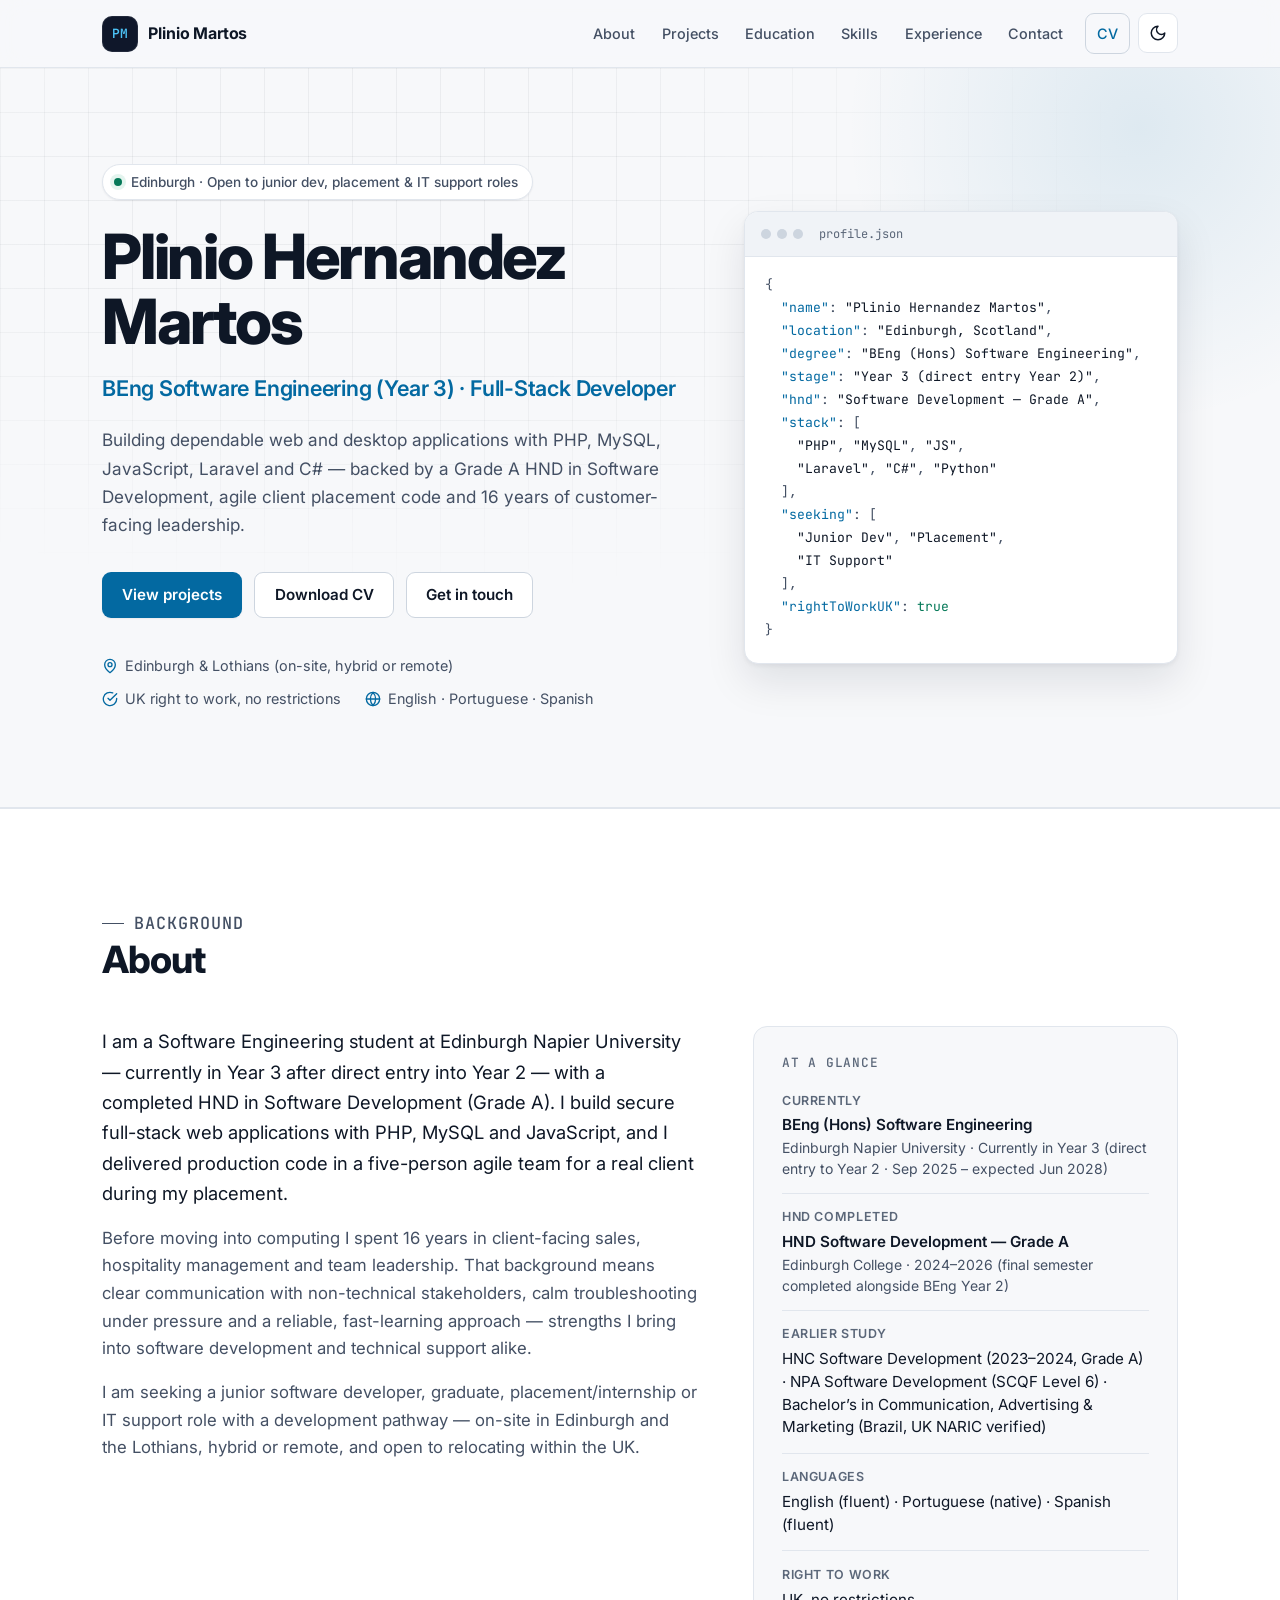
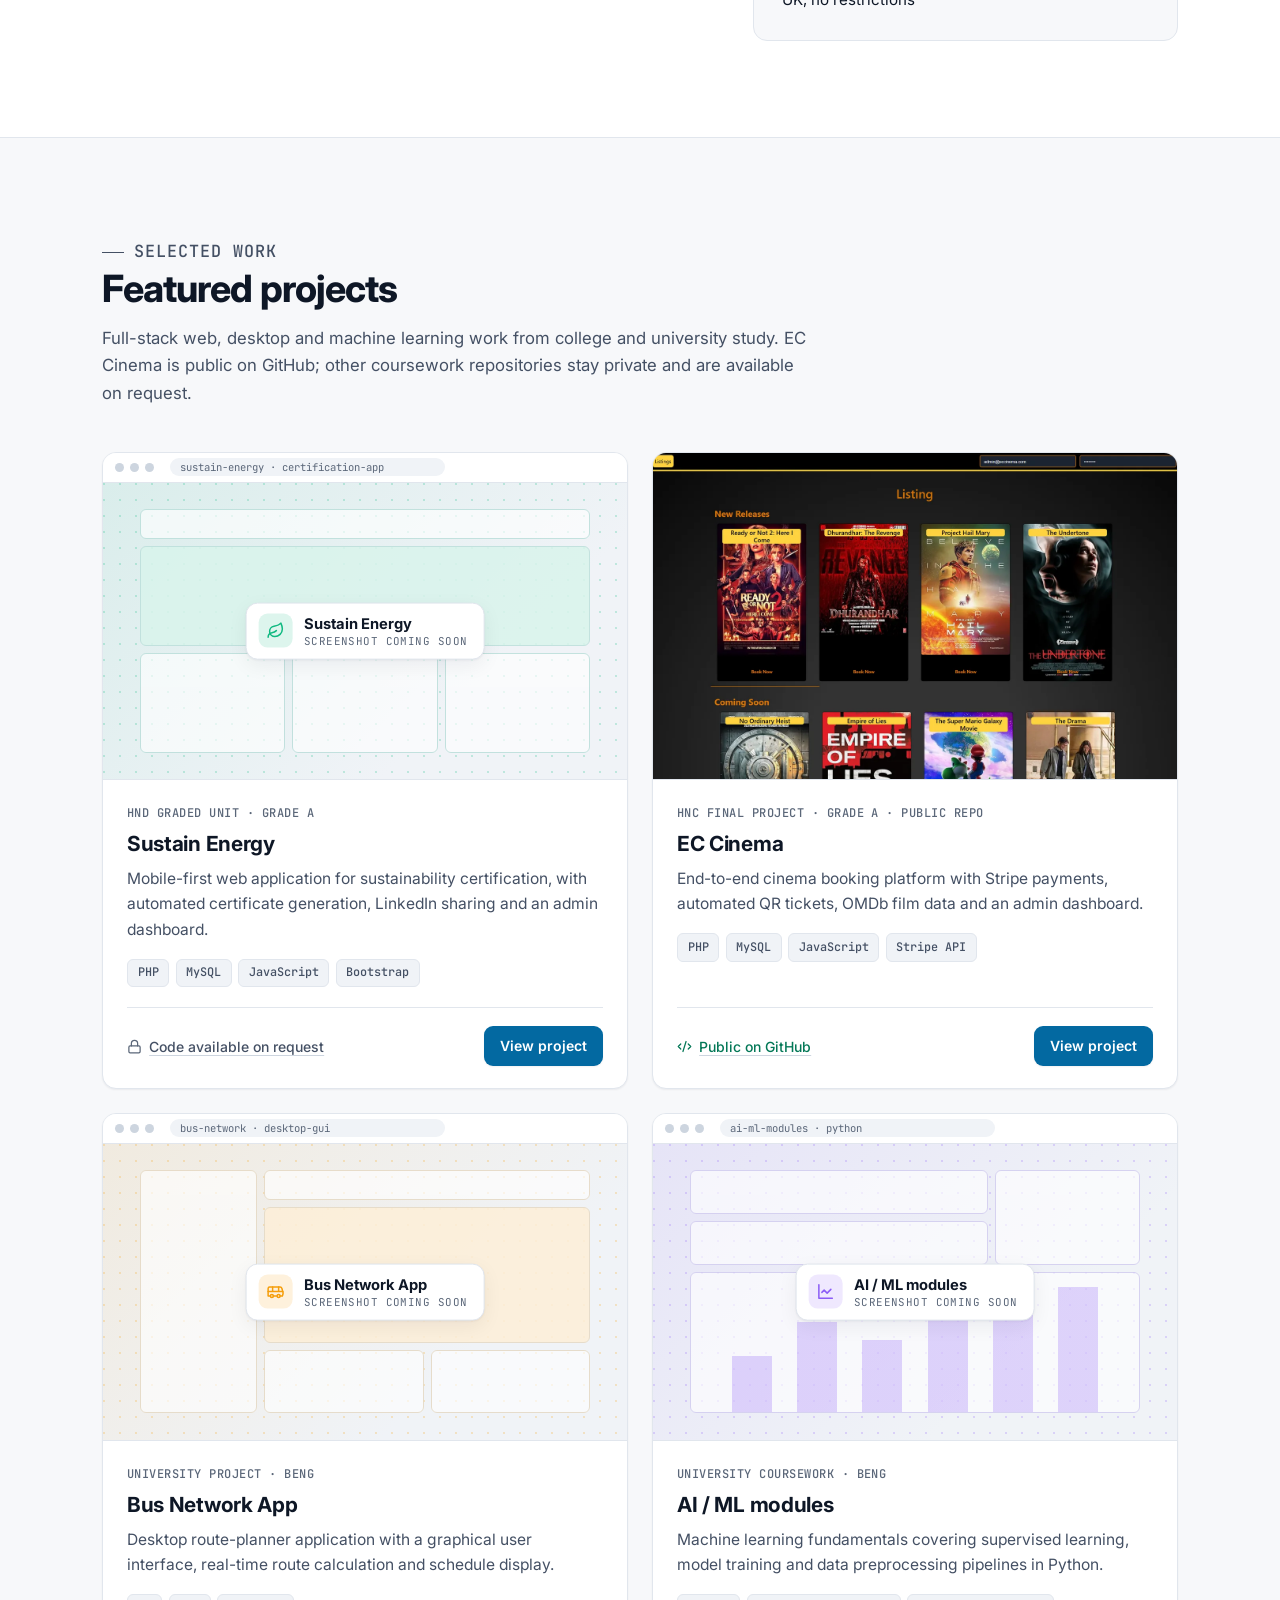
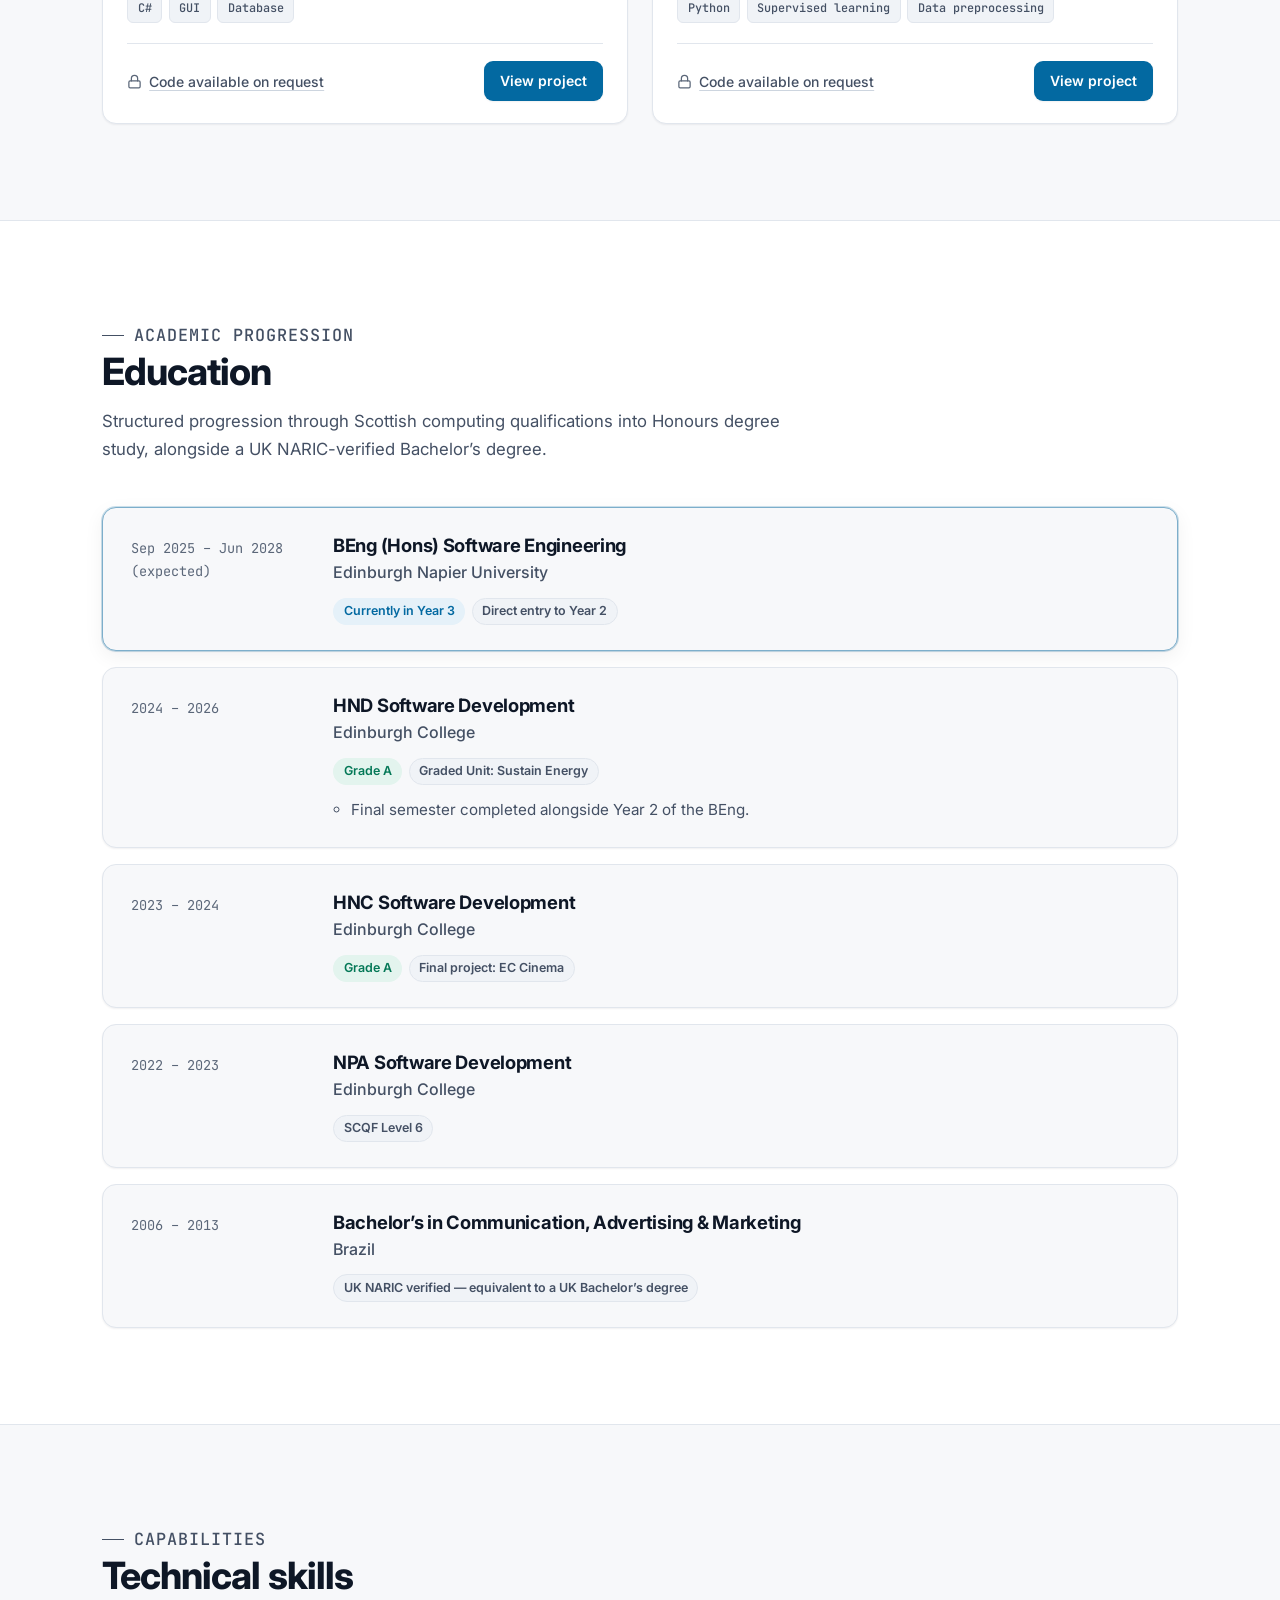
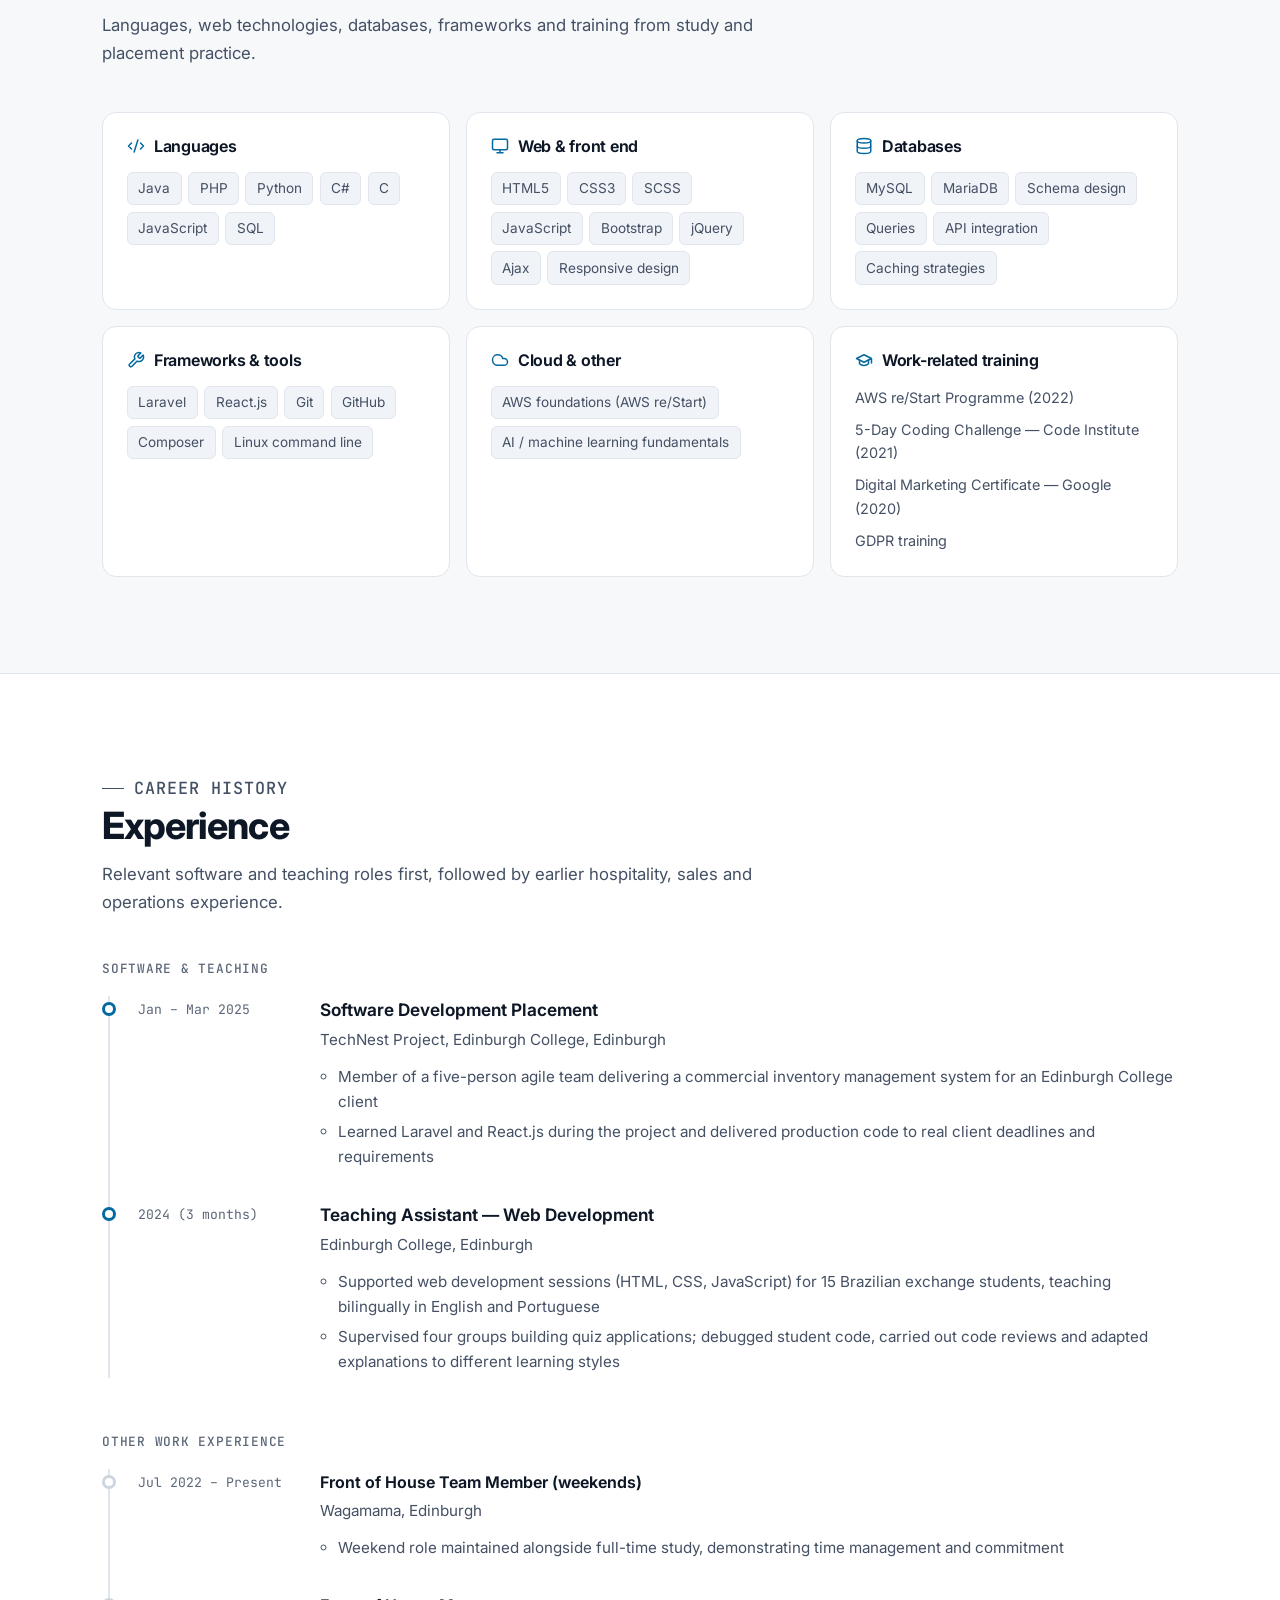
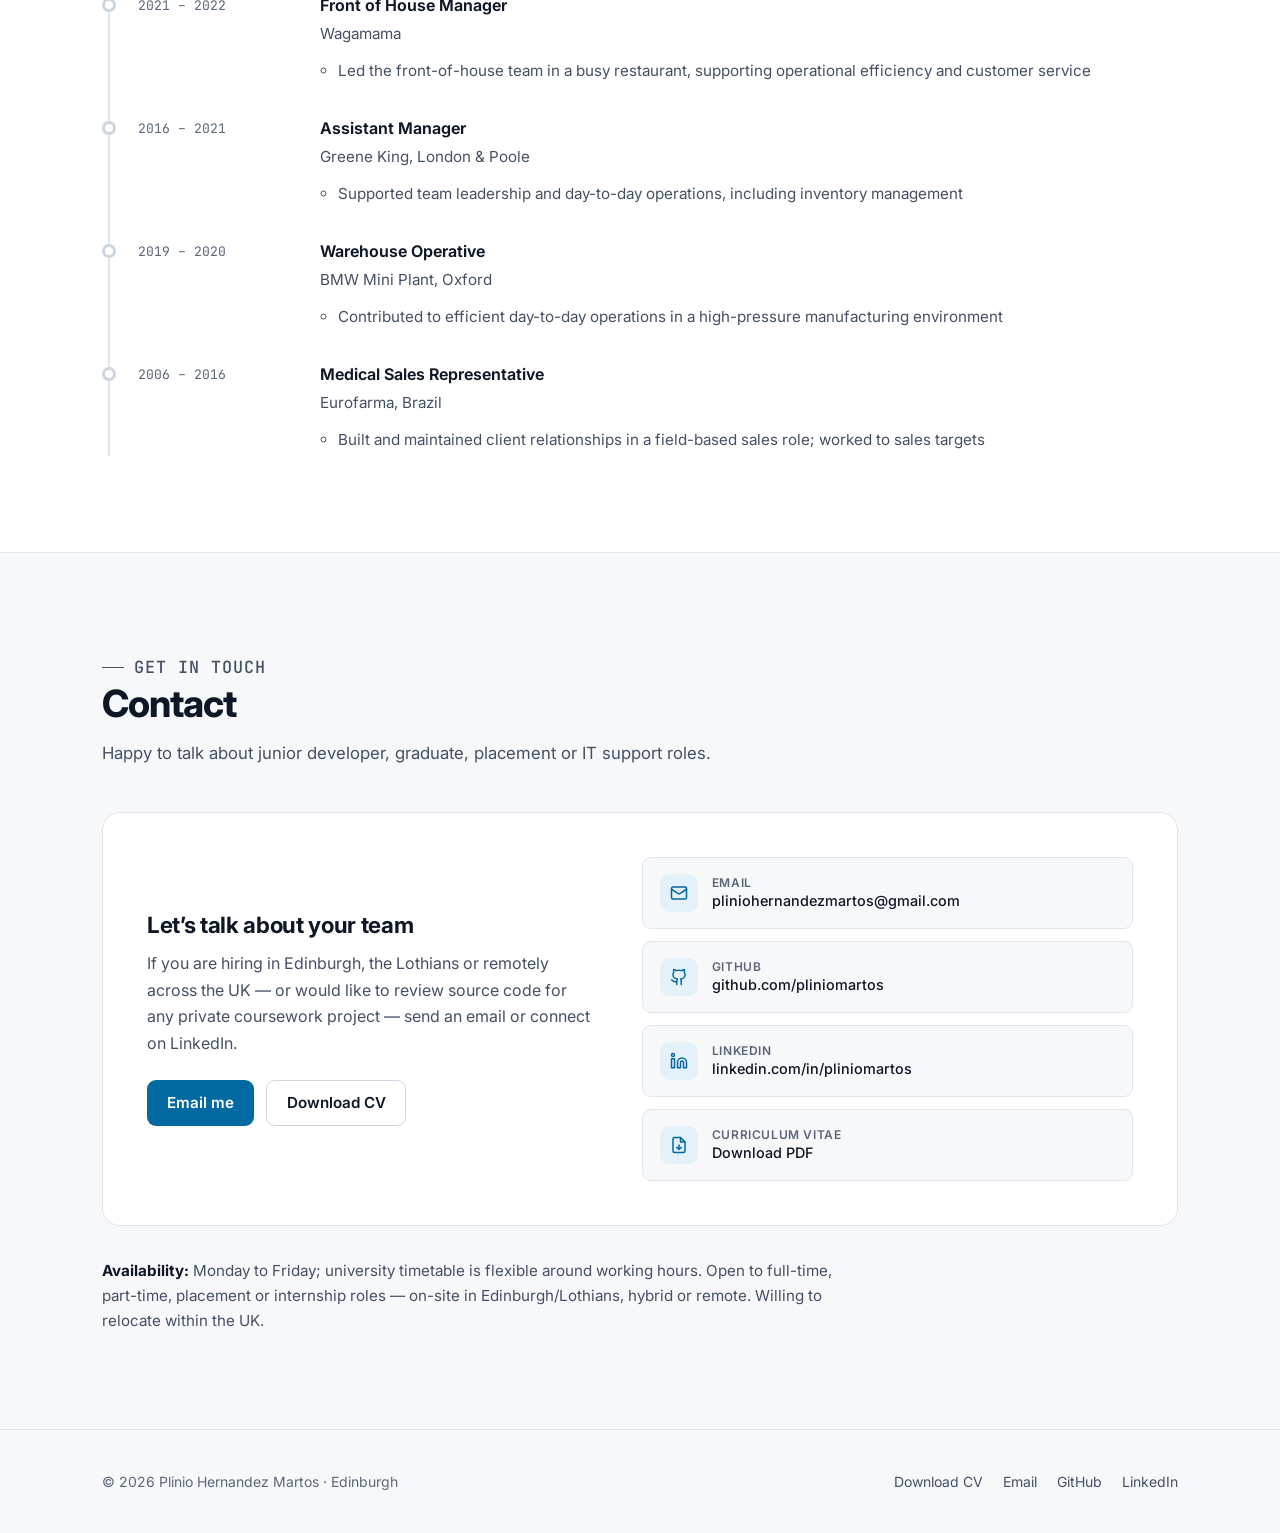
==== commit 2d32f630: "Add EC Cinema screenshots from the cinema-hnc repository Replace the EC Cinema placeholders with rea" ====
--- a/index.html
+++ b/index.html
@@ -294,27 +294,13 @@
           </article>
 
           <article class="project-card">
-            <div class="shot shot--cinema" role="img" aria-label="EC Cinema booking platform preview — screenshot coming soon">
-              <div class="shot-bar" aria-hidden="true">
-                <span class="dot"></span><span class="dot"></span><span class="dot"></span>
-                <span class="shot-url">ec-cinema · booking-platform</span>
-              </div>
-              <div class="shot-body" aria-hidden="true">
-                <div class="shot-wire"><i></i><i></i><i></i><i></i><i></i></div>
-                <div class="shot-label">
-                  <span class="shot-icon">
-                    <svg width="18" height="18" viewBox="0 0 24 24" fill="none" stroke="currentColor" stroke-width="2" stroke-linecap="round" stroke-linejoin="round">
-                      <rect width="18" height="18" x="3" y="3" rx="2"/>
-                      <path d="M7 3v18M17 3v18M3 12h18M3 7h4M3 17h4M17 7h4M17 17h4"/>
-                    </svg>
-                  </span>
-                  <span class="shot-text">
-                    <span class="shot-name">EC Cinema</span>
-                    <span class="shot-note">Screenshot coming soon</span>
-                  </span>
-                </div>
-              </div>
-            </div>
+            <a class="shot-link" href="projects/ec-cinema.html">
+              <img class="shot-img"
+                   src="assets/screenshots/ec-cinema.webp"
+                   alt="EC Cinema listings page showing New Releases and Coming Soon film posters with Book Now buttons"
+                   width="1600" height="826"
+                   loading="lazy" decoding="async">
+            </a>
             <div class="project-body">
               <p class="project-meta">HNC final project · Grade A · Public repo</p>
               <h3><a href="projects/ec-cinema.html">EC Cinema</a></h3>
--- a/css/styles.css
+++ b/css/styles.css
@@ -998,6 +998,18 @@
   border-radius: 0;
 }
 
+.project-card .shot-link {
+  display: block;
+  line-height: 0;
+}
+
+.project-card .shot-img {
+  display: block;
+  border: 0;
+  border-bottom: 1px solid var(--border);
+  border-radius: 0;
+}
+
 .project-body {
   display: flex;
   flex-direction: column;
@@ -1300,7 +1312,9 @@
 
 /* Real screenshots, once added (see README) */
 .shot-img {
+  display: block;
   width: 100%;
+  height: auto;
   aspect-ratio: 16 / 10;
   object-fit: cover;
   object-position: top center;
@@ -1312,6 +1326,52 @@
   border: 1px solid var(--border);
   border-radius: var(--radius);
   box-shadow: var(--shadow-lg);
+}
+
+.shot-hero {
+  margin: 0;
+}
+
+.shot-hero figcaption,
+.shot-gallery figcaption {
+  margin-top: 0.55rem;
+  font-size: 0.88rem;
+  color: var(--text-muted);
+}
+
+.shot-gallery {
+  display: grid;
+  gap: 1.15rem;
+  margin-top: 1.25rem;
+  grid-template-columns: 1fr;
+}
+
+@media (min-width: 640px) {
+  .shot-gallery {
+    grid-template-columns: repeat(2, minmax(0, 1fr));
+  }
+}
+
+@media (min-width: 960px) {
+  .shot-gallery {
+    grid-template-columns: repeat(3, minmax(0, 1fr));
+  }
+}
+
+.shot-gallery figure {
+  margin: 0;
+}
+
+.shot-gallery img {
+  display: block;
+  width: 100%;
+  height: auto;
+  aspect-ratio: 16 / 10;
+  object-fit: cover;
+  object-position: top center;
+  border: 1px solid var(--border);
+  border-radius: var(--radius);
+  background: var(--surface-2);
 }
 
 @media (max-width: 420px) {
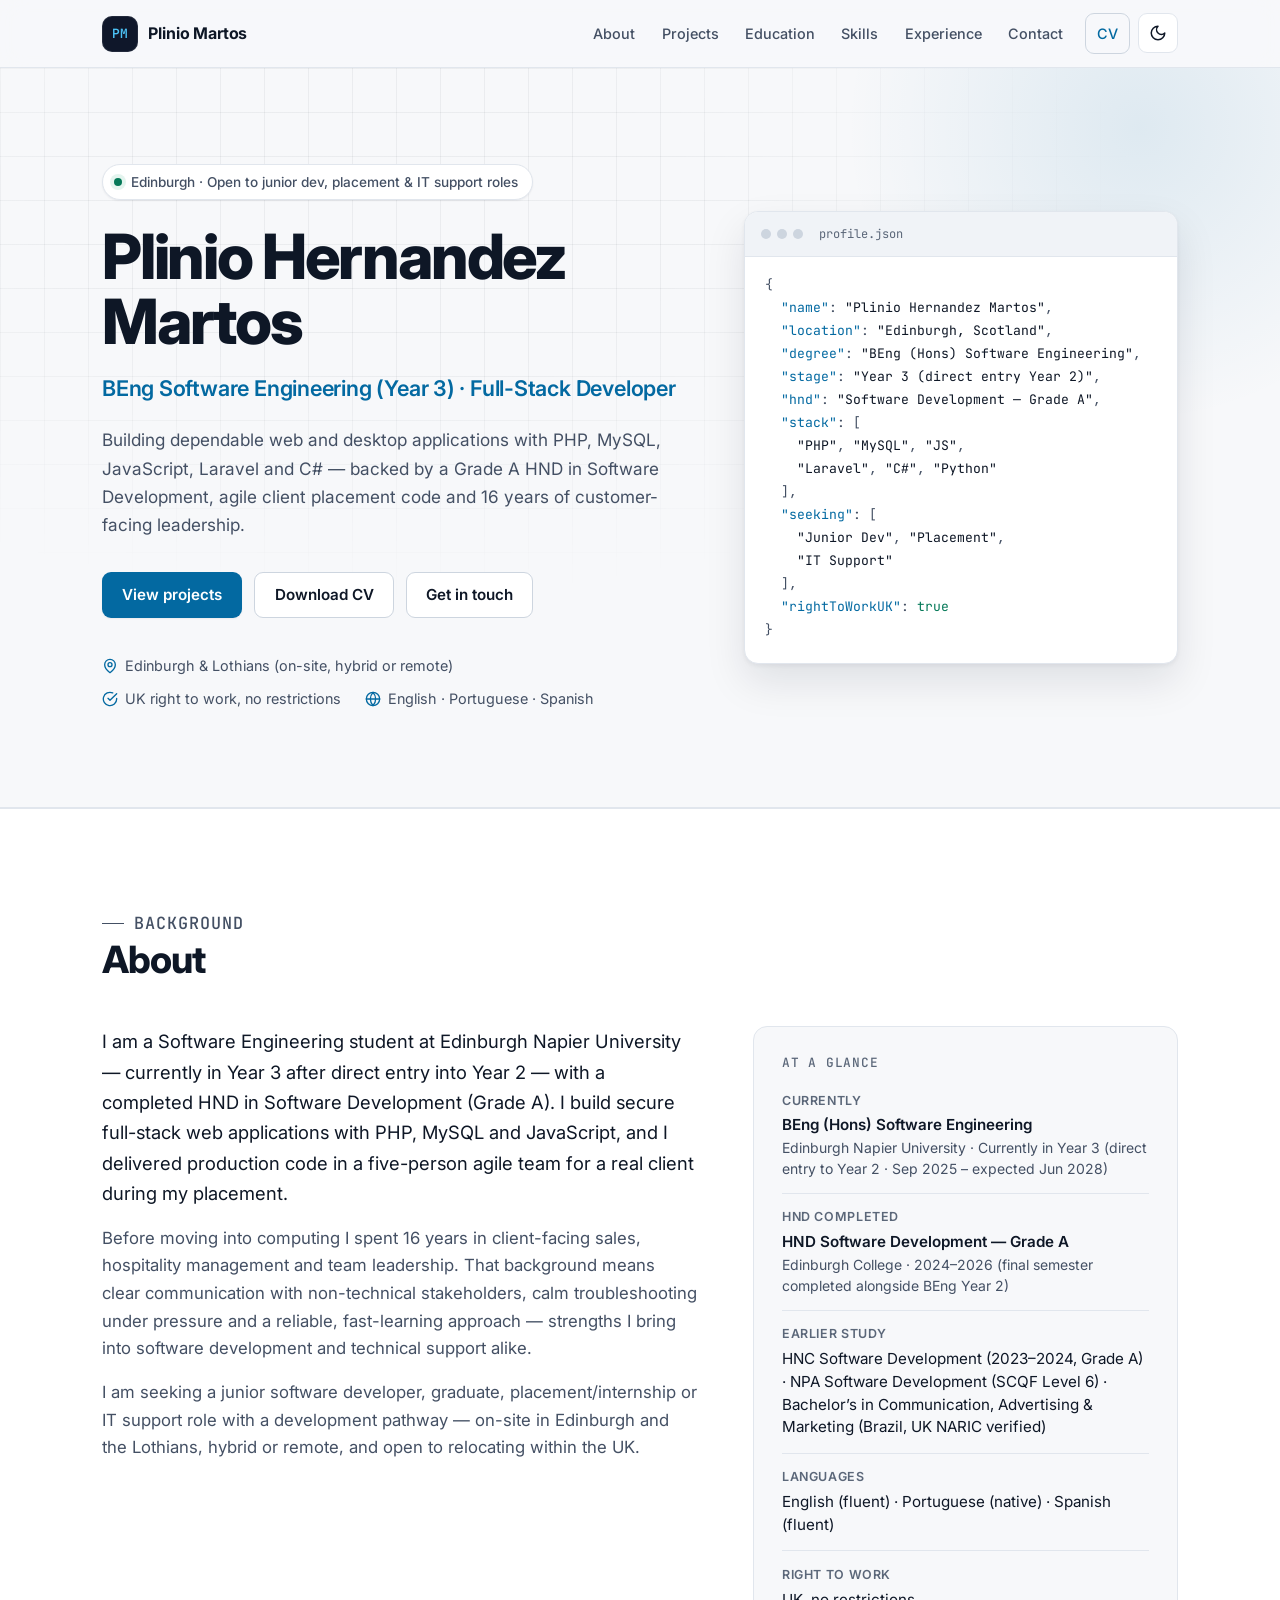
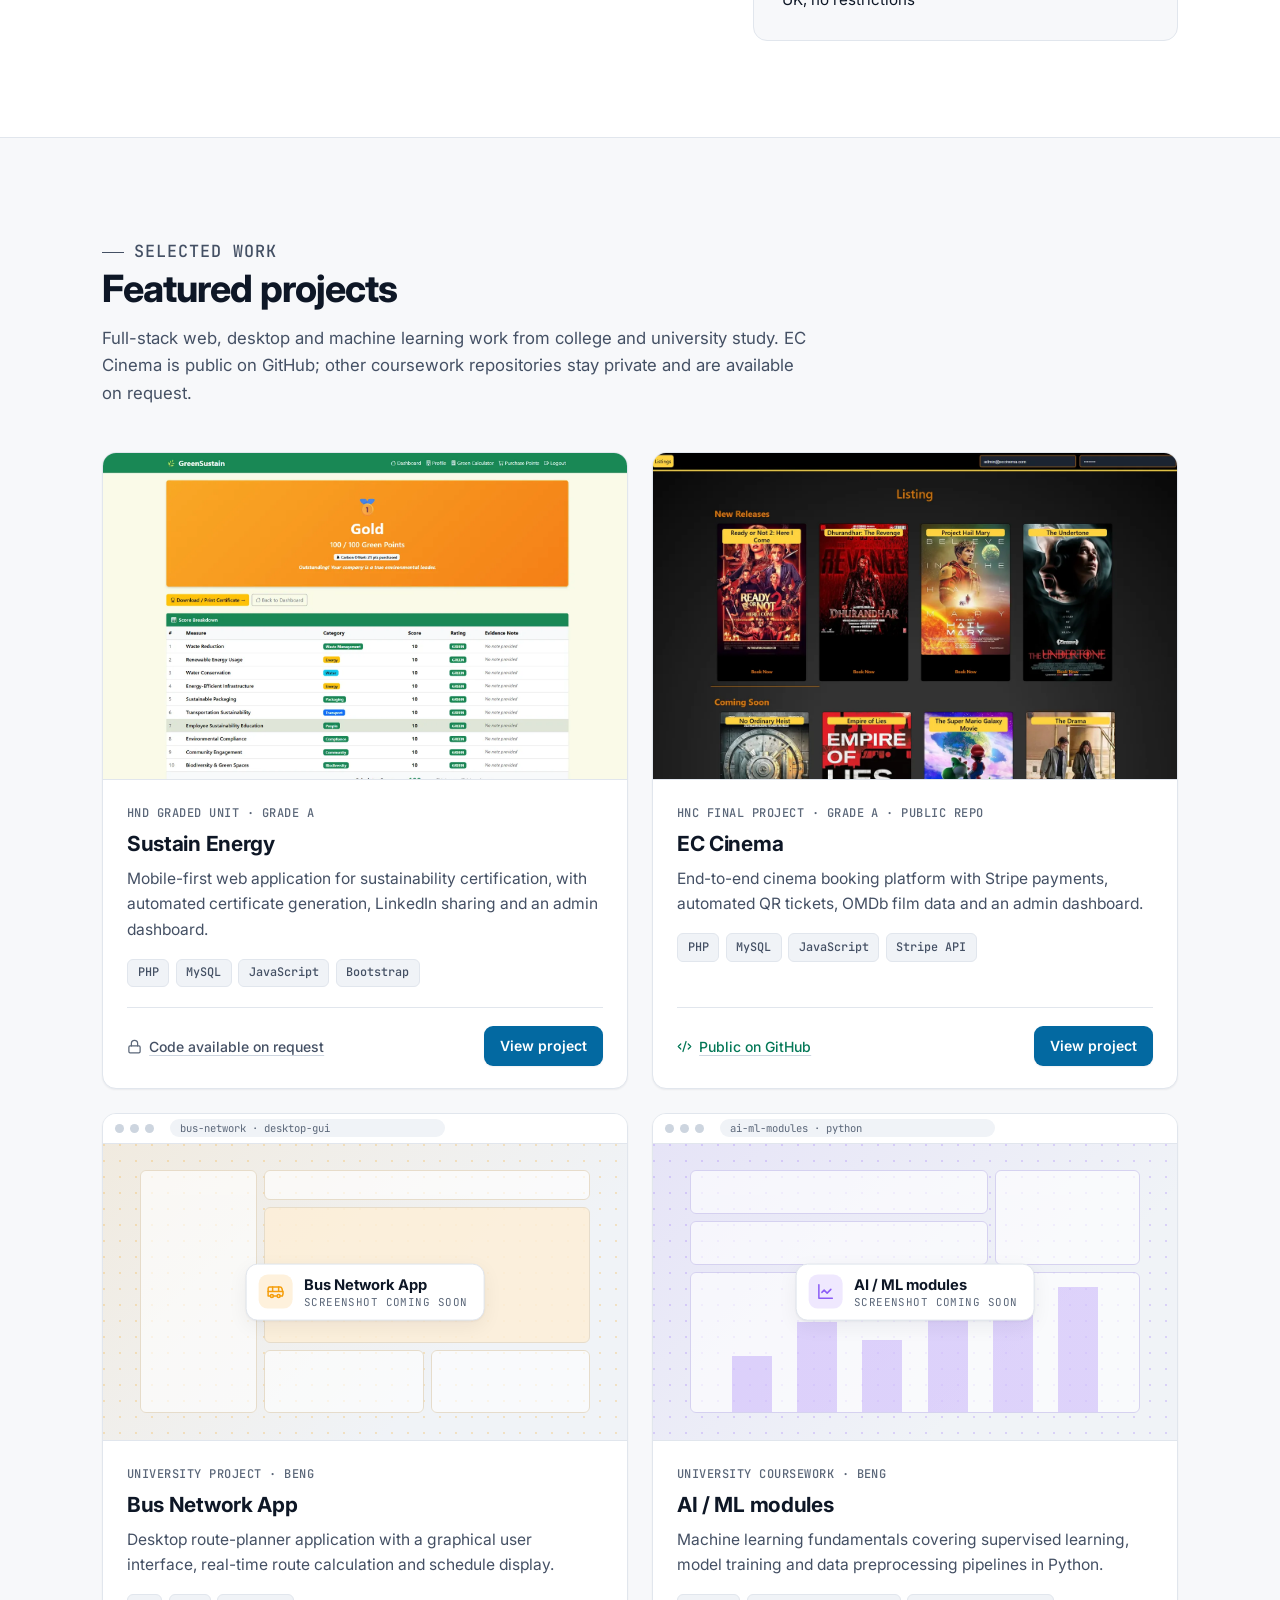
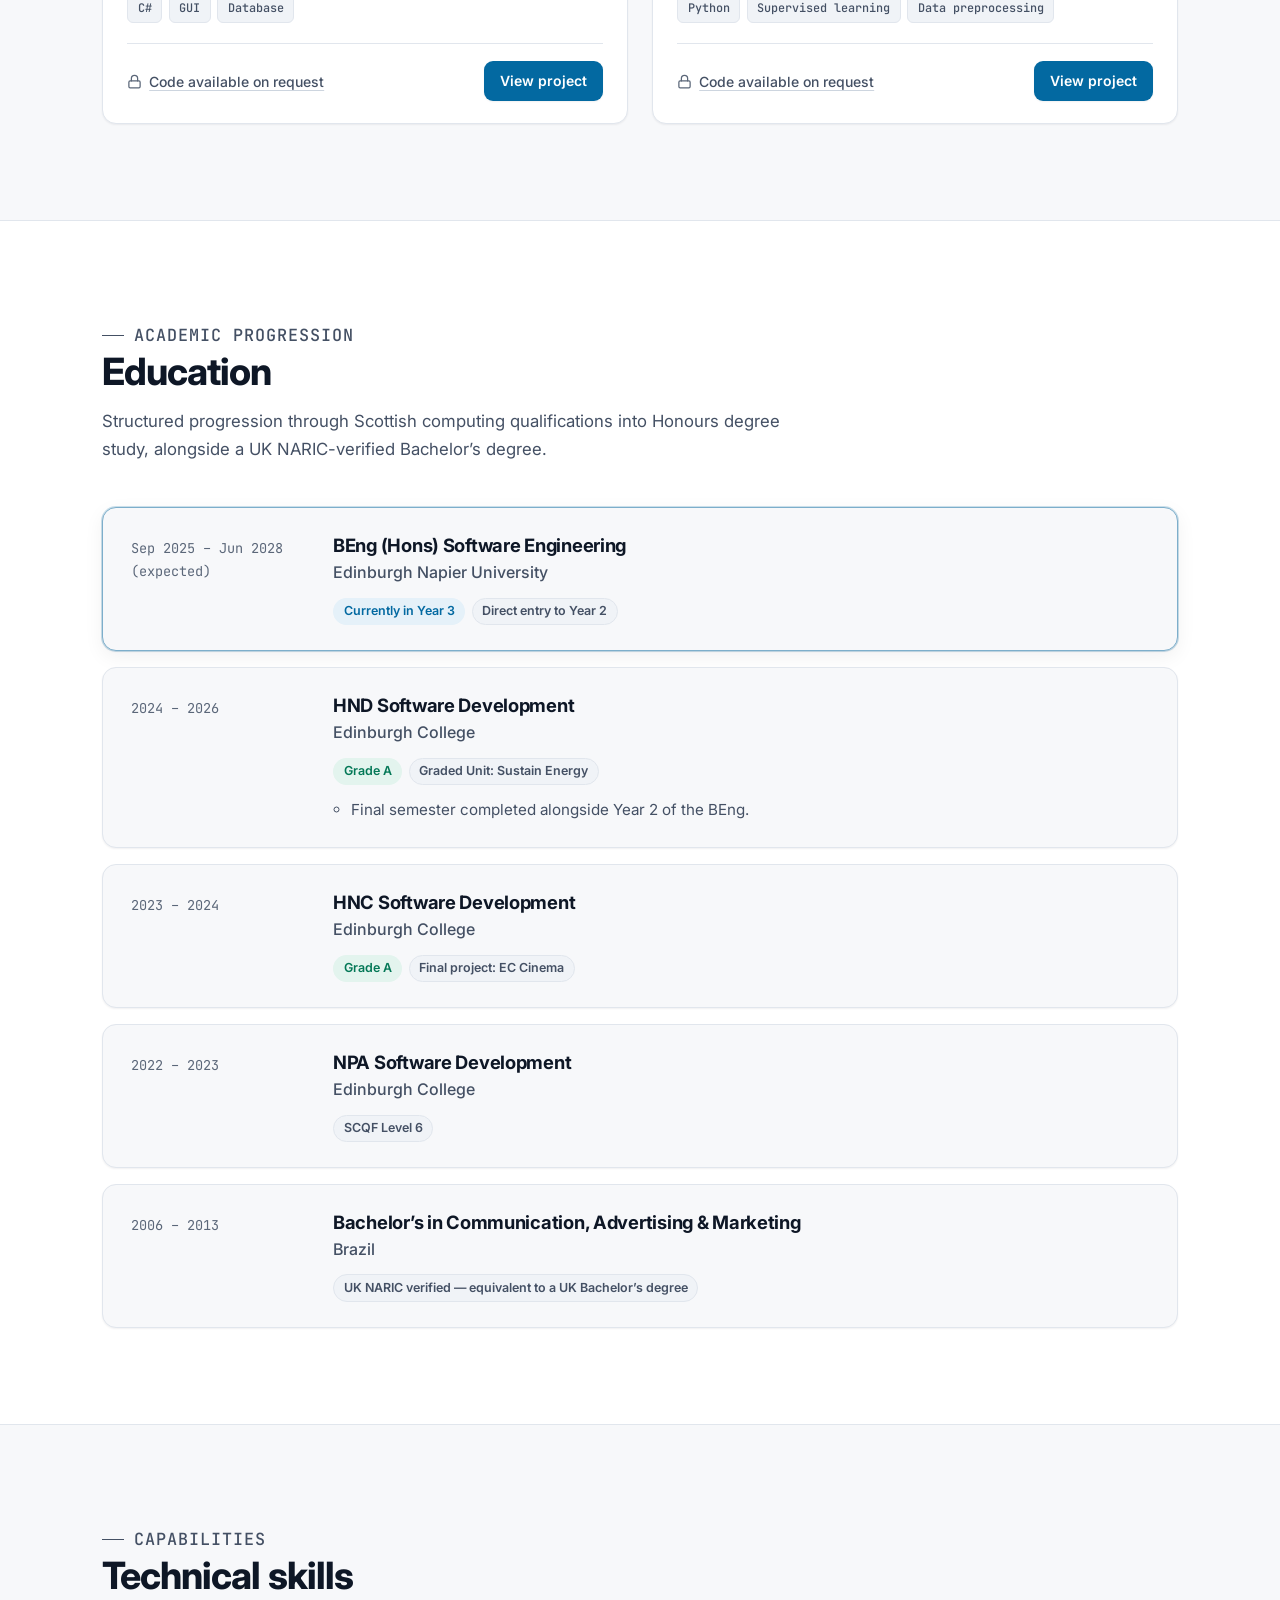
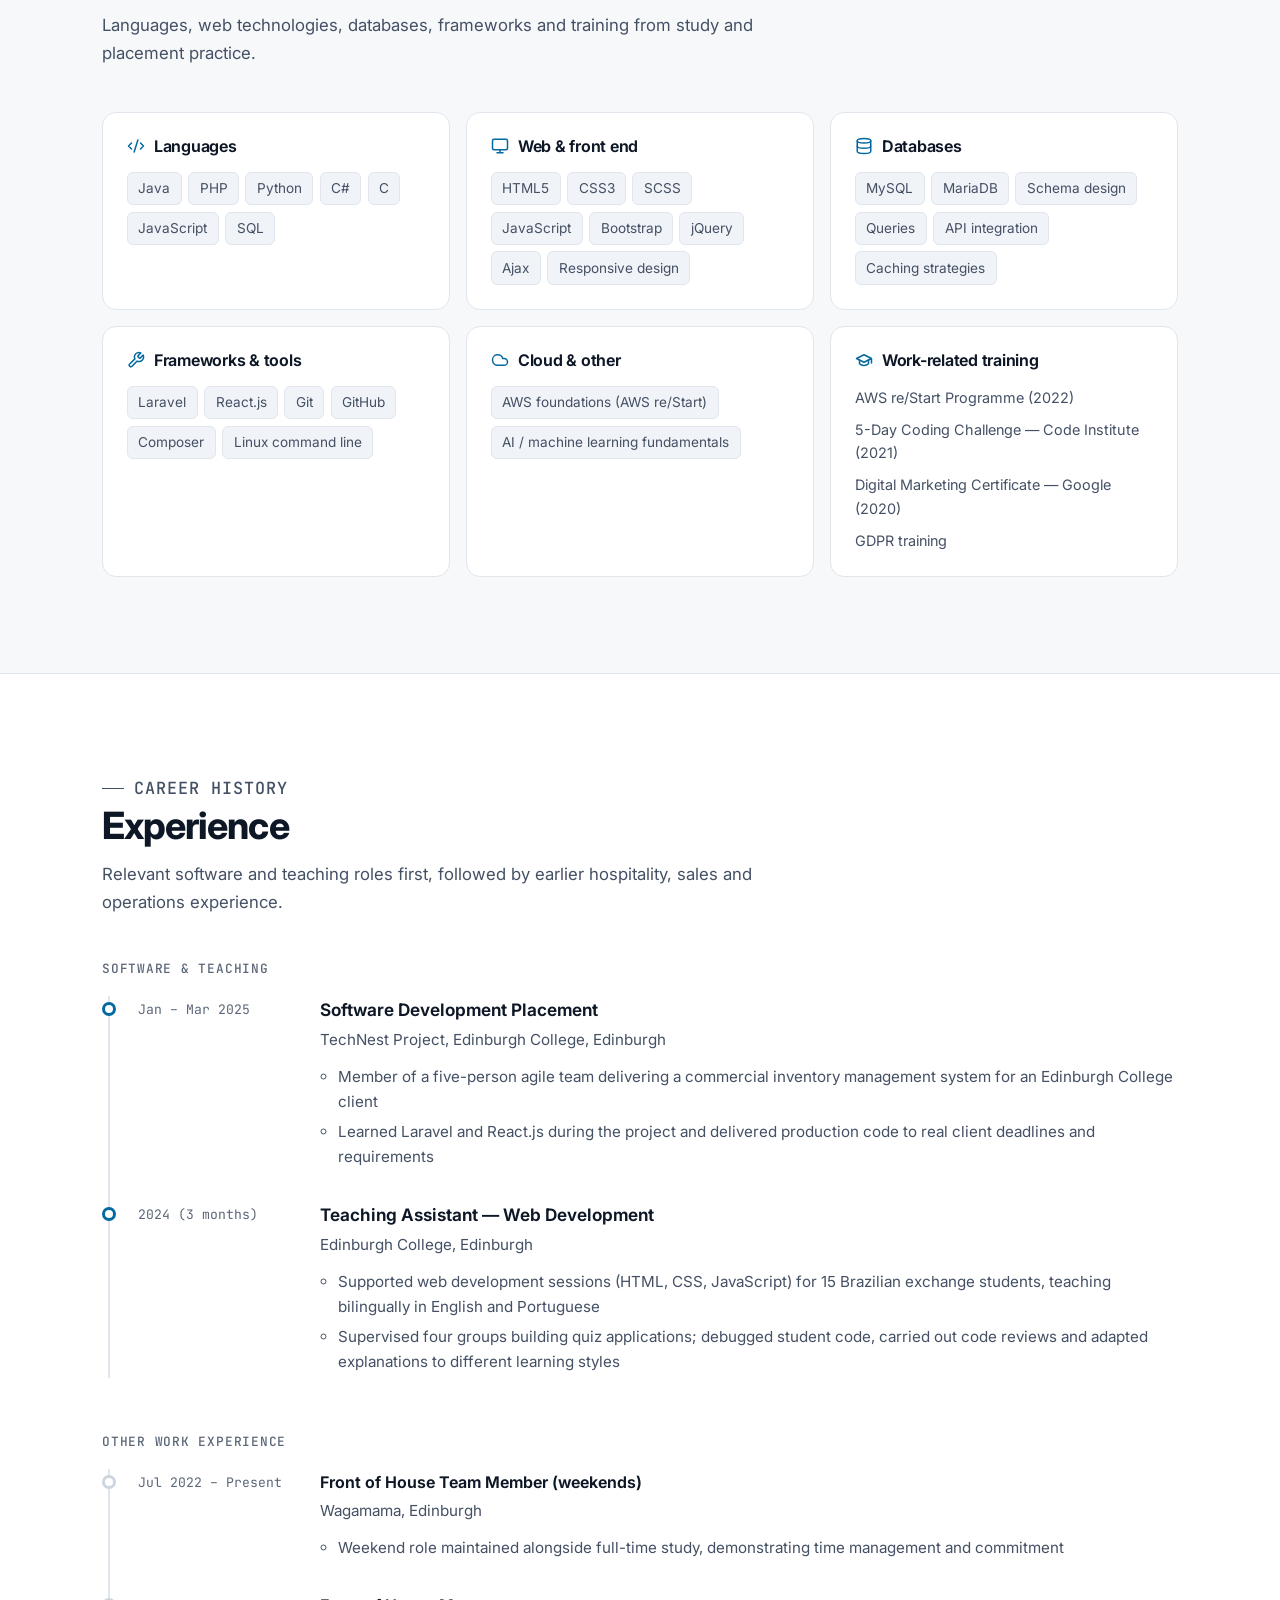
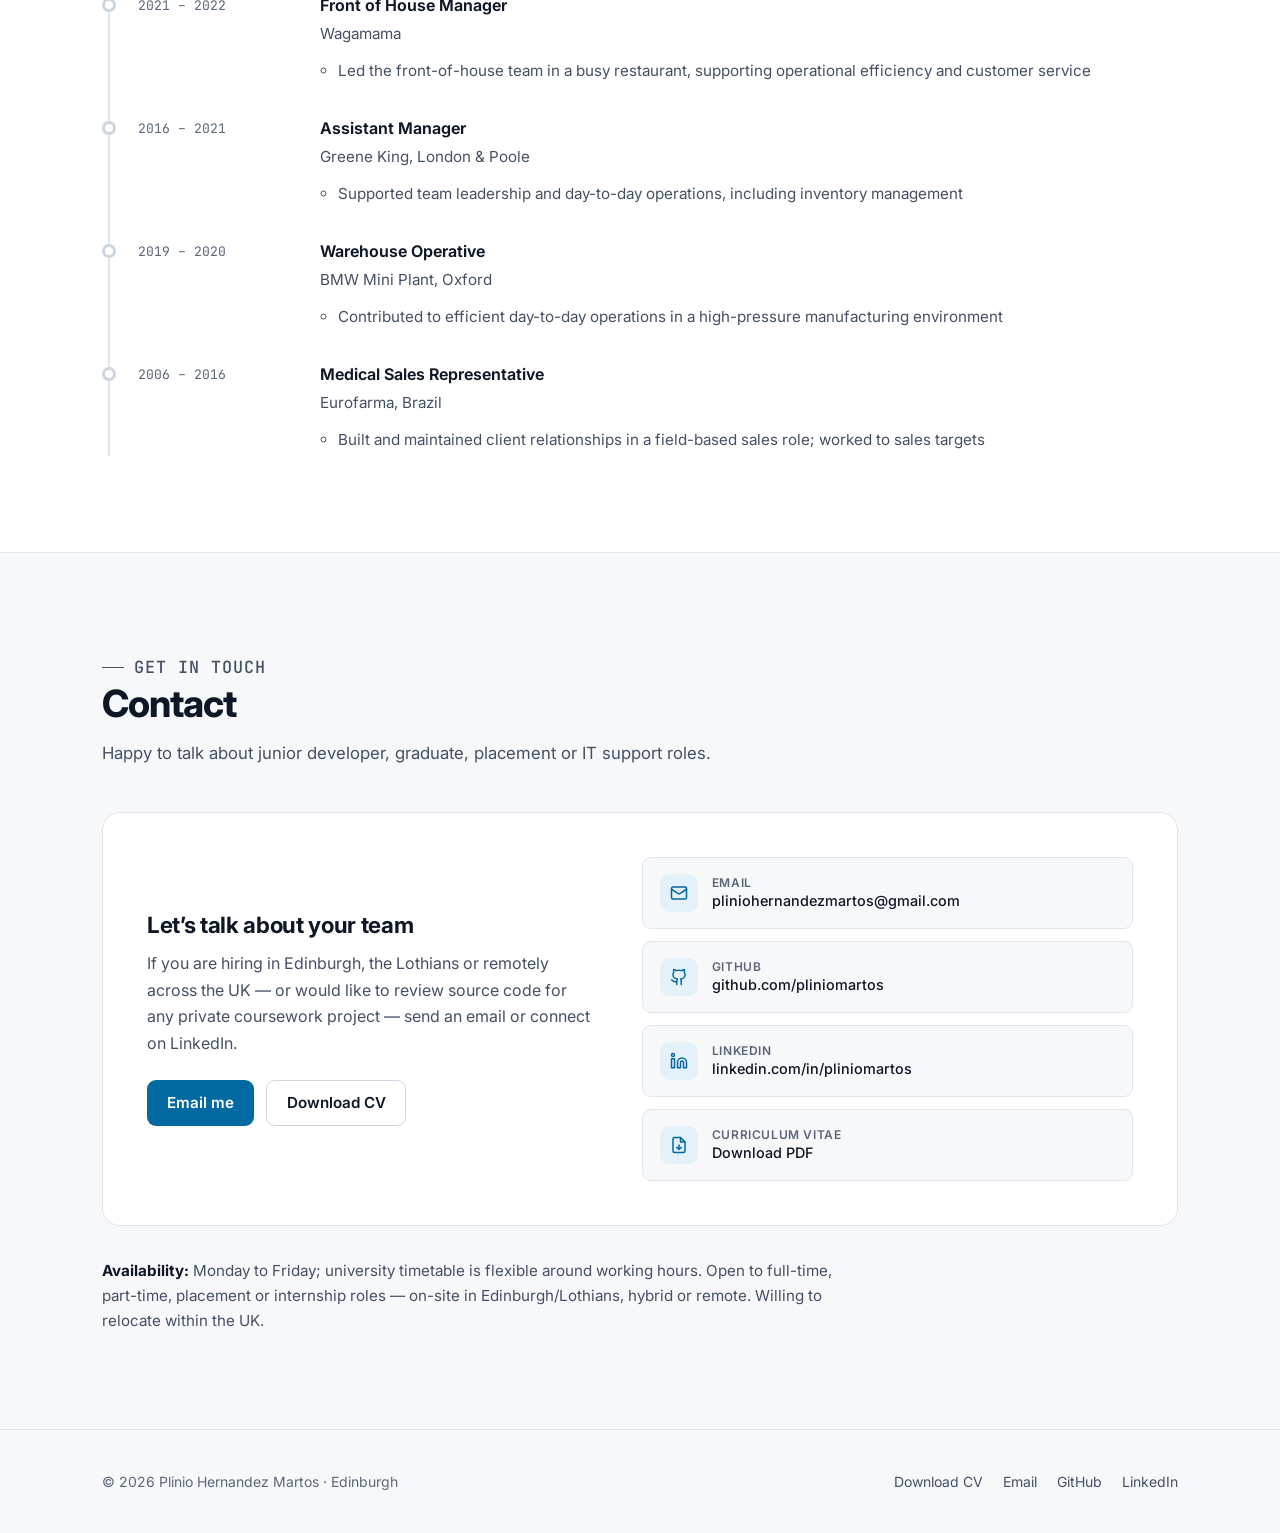
==== commit f85b4117: "Add Sustain Energy screenshots from the graded unit assessment folder" ====
--- a/index.html
+++ b/index.html
@@ -249,27 +249,13 @@
         <div class="projects-grid">
 
           <article class="project-card">
-            <div class="shot shot--energy" role="img" aria-label="Sustain Energy web application preview — screenshot coming soon">
-              <div class="shot-bar" aria-hidden="true">
-                <span class="dot"></span><span class="dot"></span><span class="dot"></span>
-                <span class="shot-url">sustain-energy · certification-app</span>
-              </div>
-              <div class="shot-body" aria-hidden="true">
-                <div class="shot-wire"><i></i><i></i><i></i><i></i><i></i></div>
-                <div class="shot-label">
-                  <span class="shot-icon">
-                    <svg width="18" height="18" viewBox="0 0 24 24" fill="none" stroke="currentColor" stroke-width="2" stroke-linecap="round" stroke-linejoin="round">
-                      <path d="M11 20A7 7 0 0 1 9.8 6.1C15.5 5 17 4.48 19 2c1 2 2 4.18 2 8 0 5.5-4.78 10-10 10Z"/>
-                      <path d="M2 21c0-3 1.85-5.36 5.08-6C9.5 14.52 12 13 13 12"/>
-                    </svg>
-                  </span>
-                  <span class="shot-text">
-                    <span class="shot-name">Sustain Energy</span>
-                    <span class="shot-note">Screenshot coming soon</span>
-                  </span>
-                </div>
-              </div>
-            </div>
+            <a class="shot-link" href="projects/sustain-energy.html">
+              <img class="shot-img"
+                   src="assets/screenshots/sustain-energy.webp"
+                   alt="GreenSustain Gold results page showing a perfect score of 100 out of 100 Green Points and a score breakdown of ten sustainability measures"
+                   width="1600" height="1494"
+                   loading="lazy" decoding="async">
+            </a>
             <div class="project-body">
               <p class="project-meta">HND Graded Unit · Grade A</p>
               <h3><a href="projects/sustain-energy.html">Sustain Energy</a></h3>
